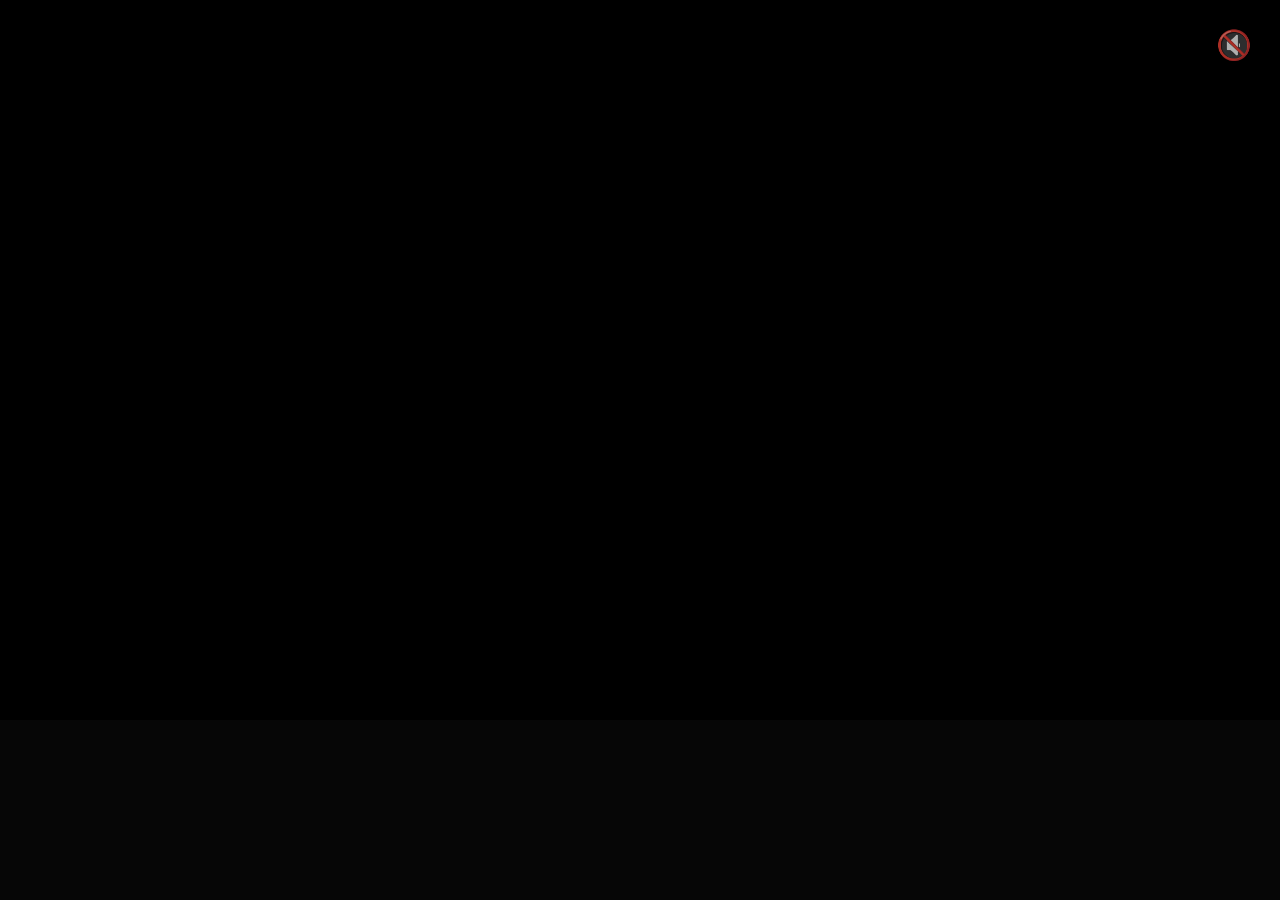
==== index.html @ 5326ec35 "Update index.html" ====
<!DOCTYPE html>
<html lang="en">
<head>
  <meta charset="UTF-8">
  <meta name="viewport" content="width=device-width, initial-scale=1.0, maximum-scale=1.0, user-scalable=no">
  <title>Rhino House Media</title>
  <link rel="stylesheet" href="style.css">
</head>
<body>

  <div class="video-wrapper">
    <video
      id="main-video"
      src="verticalweb.mp4"
      autoplay
      muted
      playsinline
      preload="auto"
    ></video>
  </div>

  <div id="click-layer"></div>

  <script src="script.js"></script>
</body>
</html>
---- style.css ----
*, *::before, *::after {
  margin: 0;
  padding: 0;
  box-sizing: border-box;
}

:root {
  --gold: #C8860A;
  --amber: #E8A020;
  --deep: #060606;
  --white: #F0EDE8;
  --ash: rgba(240,237,232,0.45);
}

html, body {
  width: 100%;
  background: var(--deep);
  color: var(--white);
  font-family: 'Helvetica Neue', Helvetica, Arial, sans-serif;
  overflow-x: hidden;
  -webkit-tap-highlight-color: transparent;
}

.video-wrapper {
  width: 100%;
  background: #000;
  display: flex;
  align-items: center;
  justify-content: center;
}

.video-wrapper video {
  width: 100%;
  aspect-ratio: 16 / 9;
  display: block;
  object-fit: contain;
  background: #000;
}

@media (max-width: 768px) {
  .video-wrapper {
    height: 100vh;
    height: 100dvh;
  }

  .video-wrapper video {
    width: 100%;
    height: 100%;
    aspect-ratio: unset;
    object-fit: cover;
    transform: scale(0.60);
    transform-origin: center center;
  }
}

#click-layer {
  position: fixed;
  inset: 0;
  z-index: 10;
  cursor: pointer;
  pointer-events: none;
  background: transparent;
}

#click-layer.active {
  pointer-events: all;
}

#downloads-section {
  width: 100%;
  background: var(--deep);
  padding: 56px 24px 80px;
  display: flex;
  justify-content: center;
}

#downloads-inner {
  width: 100%;
  max-width: 560px;
  opacity: 0;
  transform: translateY(20px);
  animation: riseIn 1s ease 0.3s forwards;
}

@keyframes riseIn {
  to {
    opacity: 1;
    transform: translateY(0);
  }
}

.downloads-label {
  font-size: 0.65rem;
  letter-spacing: 0.4em;
  color: var(--amber);
  margin-bottom: 12px;
  text-transform: uppercase;
}

.downloads-title {
  font-size: 2.8rem;
  font-weight: 700;
  letter-spacing: 0.06em;
  line-height: 1;
  margin-bottom: 48px;
  text-transform: uppercase;
}

.download-list {
  display: flex;
  flex-direction: column;
  gap: 1px;
  background: rgba(200,134,10,0.12);
  border: 1px solid rgba(200,134,10,0.12);
  margin-bottom: 48px;
}

.download-item {
  display: flex;
  align-items: center;
  justify-content: space-between;
  gap: 16px;
  background: var(--deep);
  padding: 24px 20px;
  transition: background 0.3s ease;
}

.download-item:active {
  background: rgba(200,134,10,0.05);
}

.download-info {
  display: flex;
  flex-direction: column;
  gap: 4px;
}

.download-name {
  font-size: 0.9rem;
  font-weight: 600;
  letter-spacing: 0.06em;
  text-transform: uppercase;
  color: var(--white);
}

.download-desc {
  font-size: 0.75rem;
  font-weight: 300;
  color: var(--ash);
  letter-spacing: 0.02em;
}

.download-btn {
  flex-shrink: 0;
  font-size: 0.65rem;
  font-weight: 600;
  letter-spacing: 0.2em;
  text-transform: uppercase;
  color: var(--deep);
  background: var(--amber);
  padding: 10px 18px;
  text-decoration: none;
  transition: background 0.3s ease;
  white-space: nowrap;
}

.download-btn:active {
  background: var(--white);
}

.contact-line {
  font-size: 0.75rem;
  font-weight: 300;
  letter-spacing: 0.08em;
  color: var(--ash);
  text-align: center;
}

.contact-line a {
  color: var(--amber);
  text-decoration: none;
}
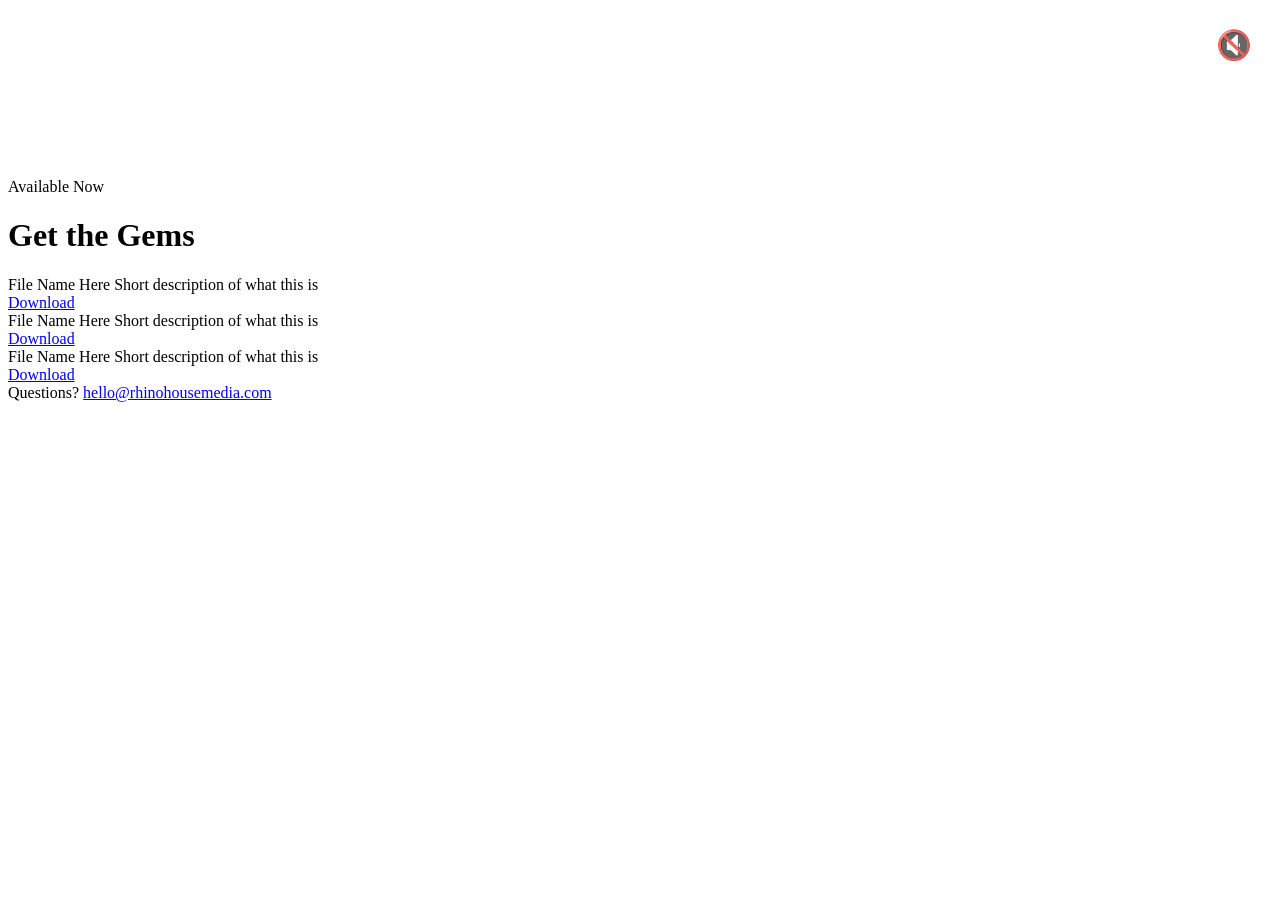
==== commit 8816dd60: "Update index.html" ====
--- a/index.html
+++ b/index.html
@@ -11,7 +11,7 @@
   <div class="video-wrapper">
     <video
       id="main-video"
-      src="verticalweb.mp4"
+      src="verticalweb2.mp4"
       autoplay
       muted
       playsinline
@@ -19,7 +19,42 @@
     ></video>
   </div>
 
-  <div id="click-layer"></div>
+  <div id="downloads-section">
+    <div id="downloads-inner">
+      <p class="downloads-label">Available Now</p>
+      <h1 class="downloads-title">Get the Gems</h1>
+
+      <div class="download-list">
+        <div class="download-item">
+          <div class="download-info">
+            <span class="download-name">File Name Here</span>
+            <span class="download-desc">Short description of what this is</span>
+          </div>
+          <a href="#" class="download-btn">Download</a>
+        </div>
+
+        <div class="download-item">
+          <div class="download-info">
+            <span class="download-name">File Name Here</span>
+            <span class="download-desc">Short description of what this is</span>
+          </div>
+          <a href="#" class="download-btn">Download</a>
+        </div>
+
+        <div class="download-item">
+          <div class="download-info">
+            <span class="download-name">File Name Here</span>
+            <span class="download-desc">Short description of what this is</span>
+          </div>
+          <a href="#" class="download-btn">Download</a>
+        </div>
+      </div>
+
+      <div class="contact-line">
+        Questions? <a href="mailto:hello@rhinohousemedia.com">hello@rhinohousemedia.com</a>
+      </div>
+    </div>
+  </div>
 
   <script src="script.js"></script>
 </body>
--- a/style.css
+++ b/style.css
@@ -1,182 +1,60 @@
-*, *::before, *::after {
-  margin: 0;
-  padding: 0;
-  box-sizing: border-box;
-}
+const video = document.getElementById('main-video');
+const clickLayer = document.getElementById('click-layer');
 
-:root {
-  --gold: #C8860A;
-  --amber: #E8A020;
-  --deep: #060606;
-  --white: #F0EDE8;
-  --ash: rgba(240,237,232,0.45);
-}
+video.play().catch(() => {});
 
-html, body {
-  width: 100%;
-  background: var(--deep);
-  color: var(--white);
-  font-family: 'Helvetica Neue', Helvetica, Arial, sans-serif;
-  overflow-x: hidden;
-  -webkit-tap-highlight-color: transparent;
-}
+// Unmute button — visible for first 5 seconds
+const unmuteBtn = document.createElement('div');
+unmuteBtn.id = 'unmute-btn';
+unmuteBtn.innerHTML = '🔇';
+unmuteBtn.style.cssText = `
+  position: fixed;
+  top: 20px;
+  right: 20px;
+  z-index: 20;
+  color: rgba(255,255,255,0.8);
+  font-size: 1.8rem;
+  cursor: pointer;
+  padding: 8px;
+  opacity: 1;
+  transition: opacity 0.6s ease;
+`;
+document.body.appendChild(unmuteBtn);
 
-.video-wrapper {
-  width: 100%;
-  background: #000;
-  display: flex;
-  align-items: center;
-  justify-content: center;
-}
+// Fade out unmute button after 5 seconds
+setTimeout(() => {
+  unmuteBtn.style.opacity = '0';
+  setTimeout(() => unmuteBtn.remove(), 600);
+}, 5000);
 
-.video-wrapper video {
-  width: 100%;
-  aspect-ratio: 16 / 9;
-  display: block;
-  object-fit: contain;
-  background: #000;
-}
+unmuteBtn.addEventListener('click', () => {
+  video.muted = false;
+  video.play();
+  unmuteBtn.innerHTML = '🔊';
+  setTimeout(() => {
+    unmuteBtn.style.opacity = '0';
+    setTimeout(() => unmuteBtn.remove(), 600);
+  }, 1500);
+});
 
-@media (max-width: 768px) {
-  .video-wrapper {
-    height: 100vh;
-    height: 100dvh;
+// Activate click layer at 4.5 seconds
+let activated = false;
+video.addEventListener('timeupdate', () => {
+  if (!activated && video.currentTime >= 4.5) {
+    activated = true;
+    clickLayer.classList.add('active');
   }
+});
 
-  .video-wrapper video {
-    width: 100%;
-    height: 100%;
-    aspect-ratio: unset;
-    object-fit: cover;
-    transform: scale(0.60);
-    transform-origin: center center;
+// Click goes to downloads page
+clickLayer.addEventListener('click', () => {
+  window.location.href = 'downloads.html';
+});
+
+// Fallback
+setTimeout(() => {
+  if (!activated) {
+    activated = true;
+    clickLayer.classList.add('active');
   }
-}
-
-#click-layer {
-  position: fixed;
-  inset: 0;
-  z-index: 10;
-  cursor: pointer;
-  pointer-events: none;
-  background: transparent;
-}
-
-#click-layer.active {
-  pointer-events: all;
-}
-
-#downloads-section {
-  width: 100%;
-  background: var(--deep);
-  padding: 56px 24px 80px;
-  display: flex;
-  justify-content: center;
-}
-
-#downloads-inner {
-  width: 100%;
-  max-width: 560px;
-  opacity: 0;
-  transform: translateY(20px);
-  animation: riseIn 1s ease 0.3s forwards;
-}
-
-@keyframes riseIn {
-  to {
-    opacity: 1;
-    transform: translateY(0);
-  }
-}
-
-.downloads-label {
-  font-size: 0.65rem;
-  letter-spacing: 0.4em;
-  color: var(--amber);
-  margin-bottom: 12px;
-  text-transform: uppercase;
-}
-
-.downloads-title {
-  font-size: 2.8rem;
-  font-weight: 700;
-  letter-spacing: 0.06em;
-  line-height: 1;
-  margin-bottom: 48px;
-  text-transform: uppercase;
-}
-
-.download-list {
-  display: flex;
-  flex-direction: column;
-  gap: 1px;
-  background: rgba(200,134,10,0.12);
-  border: 1px solid rgba(200,134,10,0.12);
-  margin-bottom: 48px;
-}
-
-.download-item {
-  display: flex;
-  align-items: center;
-  justify-content: space-between;
-  gap: 16px;
-  background: var(--deep);
-  padding: 24px 20px;
-  transition: background 0.3s ease;
-}
-
-.download-item:active {
-  background: rgba(200,134,10,0.05);
-}
-
-.download-info {
-  display: flex;
-  flex-direction: column;
-  gap: 4px;
-}
-
-.download-name {
-  font-size: 0.9rem;
-  font-weight: 600;
-  letter-spacing: 0.06em;
-  text-transform: uppercase;
-  color: var(--white);
-}
-
-.download-desc {
-  font-size: 0.75rem;
-  font-weight: 300;
-  color: var(--ash);
-  letter-spacing: 0.02em;
-}
-
-.download-btn {
-  flex-shrink: 0;
-  font-size: 0.65rem;
-  font-weight: 600;
-  letter-spacing: 0.2em;
-  text-transform: uppercase;
-  color: var(--deep);
-  background: var(--amber);
-  padding: 10px 18px;
-  text-decoration: none;
-  transition: background 0.3s ease;
-  white-space: nowrap;
-}
-
-.download-btn:active {
-  background: var(--white);
-}
-
-.contact-line {
-  font-size: 0.75rem;
-  font-weight: 300;
-  letter-spacing: 0.08em;
-  color: var(--ash);
-  text-align: center;
-}
-
-.contact-line a {
-  color: var(--amber);
-  text-decoration: none;
-}
+}, 5500);
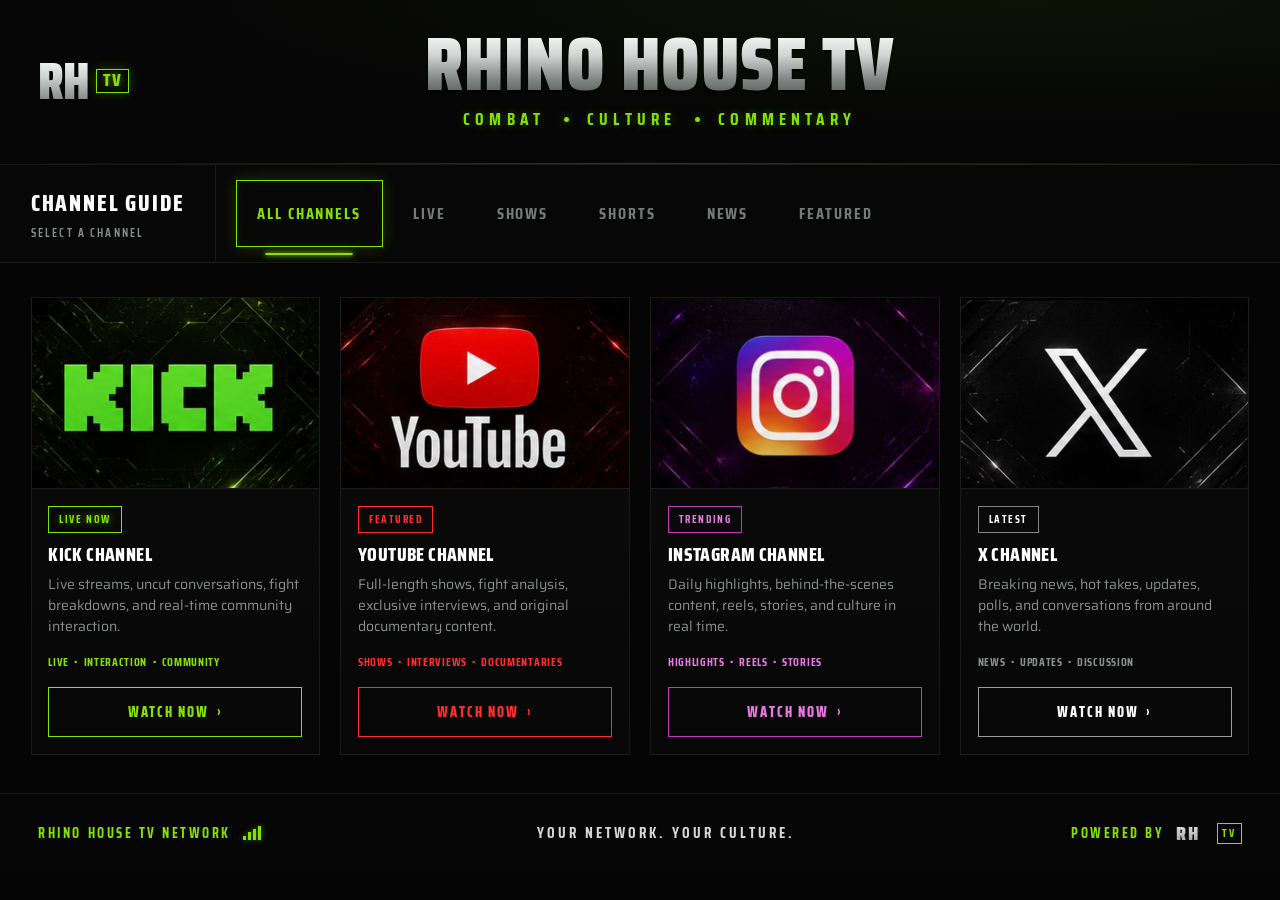
==== commit 05b68364: "Add files via upload" ====
--- a/index.html
+++ b/index.html
@@ -1,61 +1,356 @@
 <!DOCTYPE html>
 <html lang="en">
 <head>
-  <meta charset="UTF-8">
-  <meta name="viewport" content="width=device-width, initial-scale=1.0, maximum-scale=1.0, user-scalable=no">
-  <title>Rhino House Media</title>
-  <link rel="stylesheet" href="style.css">
+<meta charset="UTF-8">
+<meta name="viewport" content="width=device-width, initial-scale=1.0">
+<title>Rhino House TV — Channel Guide</title>
+<style>
+@import url('https://fonts.googleapis.com/css2?family=Saira+Condensed:wght@500;600;700;800;900&family=Saira:wght@400;500;600&display=swap');
+
+:root{
+  --black:#050505;
+  --line:rgba(255,255,255,.07);
+  --steel:#d4d8d6;
+  --dim:#8a8f8c;
+  --green:#86e000;
+  --green-glow:rgba(134,224,0,.55);
+  --yt:#ff2d2d;
+  --ig:#c537c0;
+  --display:'Saira Condensed',sans-serif;
+  --body:'Saira',sans-serif;
+}
+*{margin:0;padding:0;box-sizing:border-box}
+html{scroll-behavior:smooth}
+body{background:var(--black);color:var(--steel);font-family:var(--body);
+  -webkit-font-smoothing:antialiased;overflow-x:hidden}
+
+/* ===================== INTRO VIDEO COLD OPEN ===================== */
+#intro{position:fixed;inset:0;z-index:100;background:#000;
+  display:flex;align-items:center;justify-content:center;overflow:hidden;
+  transition:opacity .8s ease,visibility .8s ease}
+#intro.done{opacity:0;visibility:hidden;pointer-events:none}
+#intro video{width:100%;height:100%;object-fit:cover;background:#000;
+  opacity:0;transition:opacity .5s ease}
+#intro video.ready{opacity:1}
+#vid-desktop{display:block}
+#vid-mobile{display:none}
+@media (max-width:760px){
+  #vid-desktop{display:none}
+  #vid-mobile{display:block}
+}
+.skip{position:absolute;bottom:26px;right:26px;z-index:2;
+  font-family:var(--display);font-weight:700;letter-spacing:.22em;font-size:12px;
+  text-transform:uppercase;color:var(--steel);background:rgba(0,0,0,.45);
+  border:1px solid var(--line);padding:9px 16px;cursor:pointer;
+  display:flex;align-items:center;gap:8px;transition:border-color .25s,color .25s}
+.skip:hover{border-color:var(--green-glow);color:var(--green)}
+.skip .arr{color:var(--green)}
+
+/* ===================== HEADER ===================== */
+.site{opacity:0;transition:opacity .9s ease .1s}
+.site.in{opacity:1}
+
+.header{position:relative;padding:clamp(18px,2.4vw,30px) clamp(20px,3vw,44px) clamp(20px,2.6vw,32px);
+  border-bottom:1px solid var(--line);overflow:hidden;
+  background:
+    radial-gradient(120% 140% at 80% 0,rgba(134,224,0,.06),transparent 55%),
+    #060606;}
+.header::after{content:"";position:absolute;left:0;right:0;bottom:0;height:1px;
+  background:linear-gradient(90deg,transparent,var(--green-glow),transparent);opacity:.5}
+.header-inner{display:flex;align-items:center;gap:clamp(16px,3vw,40px);
+  max-width:1680px;margin:0 auto;position:relative;z-index:2}
+.rh-badge{font-family:var(--display);font-weight:900;flex:none;display:flex;align-items:center;gap:7px;line-height:1}
+.rh-badge .rh{font-size:clamp(34px,4vw,56px);
+  background:linear-gradient(180deg,#fff,#cfd3d1 40%,#6f7472 100%);
+  -webkit-background-clip:text;background-clip:text;color:transparent;letter-spacing:-.02em}
+.rh-badge .tv{font-size:clamp(13px,1.4vw,18px);font-weight:800;color:var(--green);
+  border:1.5px solid var(--green);padding:2px 6px;letter-spacing:.05em;
+  box-shadow:0 0 12px rgba(134,224,0,.25);text-shadow:0 0 8px var(--green-glow)}
+.title-block{flex:1;text-align:center}
+.wordmark{font-family:var(--display);font-weight:900;text-transform:uppercase;
+  font-size:clamp(30px,6vw,76px);line-height:.9;letter-spacing:.01em;
+  background:linear-gradient(180deg,#fff 0%,#d2d6d4 36%,#838886 72%,#525654 100%);
+  -webkit-background-clip:text;background-clip:text;color:transparent;
+  filter:drop-shadow(0 2px 1px rgba(0,0,0,.6))}
+.subline{font-family:var(--display);font-weight:700;text-transform:uppercase;
+  letter-spacing:.3em;font-size:clamp(10px,1.5vw,17px);color:var(--green);
+  margin-top:8px;display:flex;flex-wrap:wrap;justify-content:center;align-items:center;gap:.5em 1.1em;
+  text-shadow:0 0 10px rgba(134,224,0,.3)}
+.subline .dot{width:5px;height:5px;border-radius:50%;background:var(--green);box-shadow:0 0 8px var(--green-glow)}
+.spacer{flex:none;width:clamp(34px,4vw,56px)}
+@media (max-width:760px){
+  .header-inner{flex-direction:column;gap:14px}
+  .spacer{display:none}
+}
+
+/* ===================== GUIDE BAR ===================== */
+.guidebar{display:flex;align-items:stretch;border-bottom:1px solid var(--line);
+  background:#070707;overflow-x:auto;-ms-overflow-style:none;scrollbar-width:none}
+.guidebar::-webkit-scrollbar{display:none}
+.guide-label{flex:none;padding:clamp(14px,1.6vw,20px) clamp(20px,2.4vw,38px);border-right:1px solid var(--line)}
+.guide-label .g1{font-family:var(--display);font-weight:800;text-transform:uppercase;
+  letter-spacing:.08em;font-size:clamp(15px,1.9vw,23px);color:#fff}
+.guide-label .g2{font-family:var(--display);font-weight:600;text-transform:uppercase;
+  letter-spacing:.18em;font-size:clamp(9px,1.1vw,12px);color:var(--dim);margin-top:2px}
+.tabs{display:flex;align-items:center;gap:clamp(4px,1.4vw,10px);padding:0 clamp(10px,1.5vw,20px);flex:1}
+.tab{position:relative;font-family:var(--display);font-weight:700;text-transform:uppercase;
+  letter-spacing:.12em;font-size:clamp(12px,1.3vw,16px);color:var(--dim);
+  padding:clamp(14px,1.6vw,20px) clamp(12px,1.6vw,24px);white-space:nowrap;
+  background:none;border:none;cursor:default}
+.tab.active{color:var(--green);border:1.5px solid var(--green);
+  box-shadow:0 0 16px rgba(134,224,0,.2),inset 0 0 14px rgba(134,224,0,.06);margin:8px 0}
+.tab.active::after{content:"";position:absolute;left:50%;bottom:-9px;transform:translateX(-50%);
+  width:60%;height:2px;background:var(--green);box-shadow:0 0 12px var(--green-glow),0 0 4px var(--green)}
+.tab:not(.active){opacity:.85}
+
+/* ===================== CHANNEL GRID ===================== */
+.grid{max-width:1680px;margin:0 auto;
+  padding:clamp(20px,2.6vw,40px) clamp(16px,2.4vw,40px) clamp(28px,3vw,48px);
+  display:grid;grid-template-columns:repeat(4,1fr);gap:clamp(14px,1.6vw,26px)}
+@media (max-width:1100px){.grid{grid-template-columns:repeat(2,1fr)}}
+@media (max-width:620px){.grid{grid-template-columns:1fr}}
+
+.card{position:relative;background:linear-gradient(180deg,#0c0c0c,#070707);
+  border:1px solid var(--line);display:flex;flex-direction:column;
+  transition:transform .3s cubic-bezier(.2,.8,.2,1),border-color .3s,box-shadow .3s}
+.card:hover{transform:translateY(-6px)}
+.card.kick:hover{border-color:rgba(134,224,0,.45);box-shadow:0 18px 40px -16px rgba(134,224,0,.4)}
+.card.yt:hover{border-color:rgba(255,45,45,.45);box-shadow:0 18px 40px -16px rgba(255,45,45,.4)}
+.card.ig:hover{border-color:rgba(197,55,192,.5);box-shadow:0 18px 40px -16px rgba(197,55,192,.45)}
+.card.x:hover{border-color:rgba(255,255,255,.4);box-shadow:0 18px 40px -16px rgba(255,255,255,.3)}
+
+.art{position:relative;aspect-ratio:3/2;overflow:hidden;border-bottom:1px solid var(--line)}
+.art img{width:100%;height:100%;object-fit:cover;display:block;
+  transition:transform .5s cubic-bezier(.2,.8,.2,1)}
+.card:hover .art img{transform:scale(1.05)}
+
+.body{padding:clamp(14px,1.3vw,20px);display:flex;flex-direction:column;flex:1}
+.pill{align-self:flex-start;font-family:var(--display);font-weight:700;text-transform:uppercase;
+  letter-spacing:.14em;font-size:11px;padding:4px 10px;border:1px solid;margin-bottom:12px}
+.kick .pill{color:var(--green);border-color:var(--green);text-shadow:0 0 8px var(--green-glow)}
+.yt   .pill{color:var(--yt);border-color:var(--yt)}
+.ig   .pill{color:#e879e3;border-color:var(--ig)}
+.x    .pill{color:#fff;border-color:rgba(255,255,255,.5)}
+
+.ch-name{font-family:var(--display);font-weight:800;text-transform:uppercase;
+  letter-spacing:.02em;font-size:clamp(18px,1.5vw,23px);color:#fff;line-height:1;margin-bottom:10px}
+.ch-desc{font-size:14px;line-height:1.5;color:var(--dim);margin-bottom:16px;flex:1}
+.tagrow{font-family:var(--display);font-weight:700;text-transform:uppercase;letter-spacing:.06em;
+  font-size:11.5px;margin-bottom:16px}
+.kick .tagrow{color:var(--green)} .yt .tagrow{color:var(--yt)}
+.ig .tagrow{color:#e879e3} .x .tagrow{color:var(--dim)}
+
+.watch{display:flex;align-items:center;justify-content:center;gap:8px;
+  font-family:var(--display);font-weight:800;text-transform:uppercase;letter-spacing:.14em;
+  font-size:14px;padding:13px;border:1.5px solid;text-decoration:none;
+  transition:background .25s,color .25s,box-shadow .25s}
+.kick .watch{color:var(--green);border-color:var(--green)}
+.kick .watch:hover{background:var(--green);color:#0a0a0a;box-shadow:0 0 22px rgba(134,224,0,.45)}
+.yt .watch{color:var(--yt);border-color:var(--yt)}
+.yt .watch:hover{background:var(--yt);color:#fff;box-shadow:0 0 22px rgba(255,45,45,.45)}
+.ig .watch{color:#e879e3;border-color:var(--ig)}
+.ig .watch:hover{background:var(--ig);color:#fff;box-shadow:0 0 22px rgba(197,55,192,.5)}
+.x .watch{color:#fff;border-color:rgba(255,255,255,.6)}
+.x .watch:hover{background:#fff;color:#0a0a0a;box-shadow:0 0 22px rgba(255,255,255,.3)}
+
+/* ===================== FOOTER ===================== */
+.footer{position:relative;border-top:1px solid var(--line);background:#060606;
+  padding:clamp(16px,1.8vw,24px) clamp(20px,3vw,44px);
+  display:flex;align-items:center;justify-content:space-between;gap:16px;flex-wrap:wrap}
+.f-left,.f-right{font-family:var(--display);font-weight:700;text-transform:uppercase;
+  letter-spacing:.18em;font-size:clamp(11px,1.2vw,14px);color:var(--green);
+  display:flex;align-items:center;gap:12px}
+.f-center{font-family:var(--display);font-weight:700;text-transform:uppercase;
+  letter-spacing:.2em;font-size:clamp(11px,1.2vw,15px);color:var(--steel);flex:1;text-align:center;min-width:200px}
+.bars{display:flex;align-items:flex-end;gap:2px;height:14px}
+.bars span{width:3px;background:var(--green);box-shadow:0 0 6px var(--green-glow)}
+.bars span:nth-child(1){height:30%}.bars span:nth-child(2){height:55%}
+.bars span:nth-child(3){height:78%}.bars span:nth-child(4){height:100%}
+.f-right .rh{font-size:20px;background:linear-gradient(180deg,#fff,#888);
+  -webkit-background-clip:text;background-clip:text;color:transparent;font-weight:900}
+.f-right .tv{font-size:11px;color:var(--green);border:1px solid var(--green);padding:1px 4px;margin-left:4px}
+@media (max-width:680px){.footer{justify-content:center;text-align:center}.f-center{order:3}}
+
+@media (prefers-reduced-motion:reduce){*{animation:none!important;transition:none!important}}
+</style>
 </head>
 <body>
 
-  <div class="video-wrapper">
-    <video
-      id="main-video"
-      src="verticalweb2.mp4"
-      autoplay
-      muted
-      playsinline
-      preload="auto"
-    ></video>
-  </div>
-
-  <div id="downloads-section">
-    <div id="downloads-inner">
-      <p class="downloads-label">Available Now</p>
-      <h1 class="downloads-title">Get the Gems</h1>
-
-      <div class="download-list">
-        <div class="download-item">
-          <div class="download-info">
-            <span class="download-name">File Name Here</span>
-            <span class="download-desc">Short description of what this is</span>
-          </div>
-          <a href="#" class="download-btn">Download</a>
-        </div>
-
-        <div class="download-item">
-          <div class="download-info">
-            <span class="download-name">File Name Here</span>
-            <span class="download-desc">Short description of what this is</span>
-          </div>
-          <a href="#" class="download-btn">Download</a>
-        </div>
-
-        <div class="download-item">
-          <div class="download-info">
-            <span class="download-name">File Name Here</span>
-            <span class="download-desc">Short description of what this is</span>
-          </div>
-          <a href="#" class="download-btn">Download</a>
-        </div>
-      </div>
-
-      <div class="contact-line">
-        Questions? <a href="mailto:hello@rhinohousemedia.com">hello@rhinohousemedia.com</a>
-      </div>
+<!-- ===== INTRO COLD OPEN ===== -->
+<div id="intro">
+  <video id="vid-desktop" muted playsinline autoplay preload="auto">
+    <source src="intro-desktop.mp4" type="video/mp4">
+  </video>
+  <video id="vid-mobile" muted playsinline autoplay preload="auto">
+    <source src="intro-mobile.mp4" type="video/mp4">
+  </video>
+  <button class="skip" id="skip">Enter <span class="arr">&rsaquo;</span></button>
+</div>
+
+<!-- ===== SITE ===== -->
+<div class="site" id="site">
+
+  <header class="header">
+    <div class="header-inner">
+      <div class="rh-badge"><span class="rh">RH</span><span class="tv">TV</span></div>
+      <div class="title-block">
+        <h1 class="wordmark">Rhino House TV</h1>
+        <div class="subline"><span>Combat</span><span class="dot"></span><span>Culture</span><span class="dot"></span><span>Commentary</span></div>
+      </div>
+      <div class="spacer"></div>
     </div>
-  </div>
-
-  <script src="script.js"></script>
+  </header>
+
+  <nav class="guidebar" aria-label="Channel guide">
+    <div class="guide-label">
+      <div class="g1">Channel Guide</div>
+      <div class="g2">Select a Channel</div>
+    </div>
+    <div class="tabs">
+      <button class="tab active">All Channels</button>
+      <button class="tab" tabindex="-1" aria-disabled="true">Live</button>
+      <button class="tab" tabindex="-1" aria-disabled="true">Shows</button>
+      <button class="tab" tabindex="-1" aria-disabled="true">Shorts</button>
+      <button class="tab" tabindex="-1" aria-disabled="true">News</button>
+      <button class="tab" tabindex="-1" aria-disabled="true">Featured</button>
+    </div>
+  </nav>
+
+  <main class="grid">
+
+    <article class="card kick">
+      <div class="art"><img src="kick.jpeg" alt="Kick channel"></div>
+      <div class="body">
+        <span class="pill">Live Now</span>
+        <h2 class="ch-name">Kick Channel</h2>
+        <p class="ch-desc">Live streams, uncut conversations, fight breakdowns, and real-time community interaction.</p>
+        <div class="tagrow">Live &nbsp;•&nbsp; Interaction &nbsp;•&nbsp; Community</div>
+        <a class="watch" href="https://kick.com/rhinohousetv" target="_blank" rel="noopener">Watch Now <span class="arr">&rsaquo;</span></a>
+      </div>
+    </article>
+
+    <article class="card yt">
+      <div class="art"><img src="youtube.jpeg" alt="YouTube channel"></div>
+      <div class="body">
+        <span class="pill">Featured</span>
+        <h2 class="ch-name">YouTube Channel</h2>
+        <p class="ch-desc">Full-length shows, fight analysis, exclusive interviews, and original documentary content.</p>
+        <div class="tagrow">Shows &nbsp;•&nbsp; Interviews &nbsp;•&nbsp; Documentaries</div>
+        <a class="watch" href="https://youtube.com/@rhinohousetv" target="_blank" rel="noopener">Watch Now <span class="arr">&rsaquo;</span></a>
+      </div>
+    </article>
+
+    <article class="card ig">
+      <div class="art"><img src="instagram.jpeg" alt="Instagram channel"></div>
+      <div class="body">
+        <span class="pill">Trending</span>
+        <h2 class="ch-name">Instagram Channel</h2>
+        <p class="ch-desc">Daily highlights, behind-the-scenes content, reels, stories, and culture in real time.</p>
+        <div class="tagrow">Highlights &nbsp;•&nbsp; Reels &nbsp;•&nbsp; Stories</div>
+        <a class="watch" href="https://www.instagram.com/rhinohousetv" target="_blank" rel="noopener">Watch Now <span class="arr">&rsaquo;</span></a>
+      </div>
+    </article>
+
+    <article class="card x">
+      <div class="art"><img src="x.jpeg" alt="X channel"></div>
+      <div class="body">
+        <span class="pill">Latest</span>
+        <h2 class="ch-name">X Channel</h2>
+        <p class="ch-desc">Breaking news, hot takes, updates, polls, and conversations from around the world.</p>
+        <div class="tagrow">News &nbsp;•&nbsp; Updates &nbsp;•&nbsp; Discussion</div>
+        <a class="watch" href="https://x.com/rhinohouse_tv" target="_blank" rel="noopener">Watch Now <span class="arr">&rsaquo;</span></a>
+      </div>
+    </article>
+
+  </main>
+
+  <footer class="footer">
+    <div class="f-left">Rhino House TV Network <span class="bars"><span></span><span></span><span></span><span></span></span></div>
+    <div class="f-center">Your Network. Your Culture.</div>
+    <div class="f-right">Powered By <span class="rh">RH</span><span class="tv">TV</span></div>
+  </footer>
+
+</div>
+
+<script>
+(function(){
+  var intro = document.getElementById('intro');
+  var site  = document.getElementById('site');
+  var skip  = document.getElementById('skip');
+
+  var isMobile = window.matchMedia('(max-width:760px)').matches;
+  var vid = document.getElementById(isMobile ? 'vid-mobile' : 'vid-desktop');
+
+  // Known durations (seconds) used ONLY as a fallback if the browser
+  // can't report the real metadata duration: desktop 8s, mobile 5s.
+  var FALLBACK = isMobile ? 5 : 8;
+  var BUFFER   = 0.3;   // small pad so the reveal doesn't clip the final frame
+  var revealed = false;
+  var timer = null;
+
+  function reveal(){
+    if(revealed) return;
+    revealed = true;
+    if(timer){ clearTimeout(timer); }
+    intro.classList.add('done');
+    site.classList.add('in');
+    window.scrollTo({top:0, behavior:'smooth'});
+  }
+
+  // Arm the duration-based timer. Prefer the video's real reported duration;
+  // fall back to the known length if metadata is unavailable.
+  function armTimer(){
+    var secs = FALLBACK;
+    if(vid && isFinite(vid.duration) && vid.duration > 0){
+      secs = vid.duration;
+    }
+    if(timer){ clearTimeout(timer); }
+    timer = setTimeout(reveal, (secs + BUFFER) * 1000);
+  }
+
+  if(vid){
+    var started = false;  // did the video actually begin painting frames?
+
+    // Fade the video in once its first frame can paint (no empty-box flash).
+    vid.addEventListener('loadeddata', function(){ started = true; vid.classList.add('ready'); });
+    vid.addEventListener('playing',   function(){ started = true; });
+
+    // 1) Natural completion — fastest, most accurate when it fires.
+    vid.addEventListener('ended', reveal);
+    // 2) Once real duration is known, set a deterministic reveal timer.
+    vid.addEventListener('loadedmetadata', armTimer);
+
+    // 3) Failure handling. A missing/broken source often does NOT fire an
+    //    error on the <video> element (networkState becomes NO_SOURCE silently),
+    //    so we listen on the <source> child too, and inspect networkState.
+    vid.addEventListener('error', function(){ reveal(); });
+    var src = vid.querySelector('source');
+    if(src){ src.addEventListener('error', function(){ reveal(); }); }
+
+    // Attempt autoplay (muted). If blocked, the skip button + timer still cover it.
+    var p = vid.play && vid.play();
+    if(p && p.catch){ p.catch(function(){ armTimer(); }); }
+
+    // If metadata is already available (cached), arm immediately.
+    if(isFinite(vid.duration) && vid.duration > 0){ armTimer(); }
+
+    // Tight watchdog: if the video hasn't started within 2.5s (broken/missing
+    // file, NO_SOURCE), reveal the guide instead of holding on black.
+    setTimeout(function(){
+      if(!started && (vid.networkState === 3 || vid.readyState === 0)){ reveal(); }
+    }, 2500);
+  } else {
+    // No video element at all → reveal right away.
+    reveal();
+  }
+
+  // Manual override, always available.
+  skip.addEventListener('click', reveal);
+
+  // Absolute safety net: even if every signal above fails, never strand
+  // the visitor. Generous margin over the longest known clip.
+  setTimeout(reveal, (FALLBACK + 4) * 1000);
+})();
+</script>
 </body>
 </html>
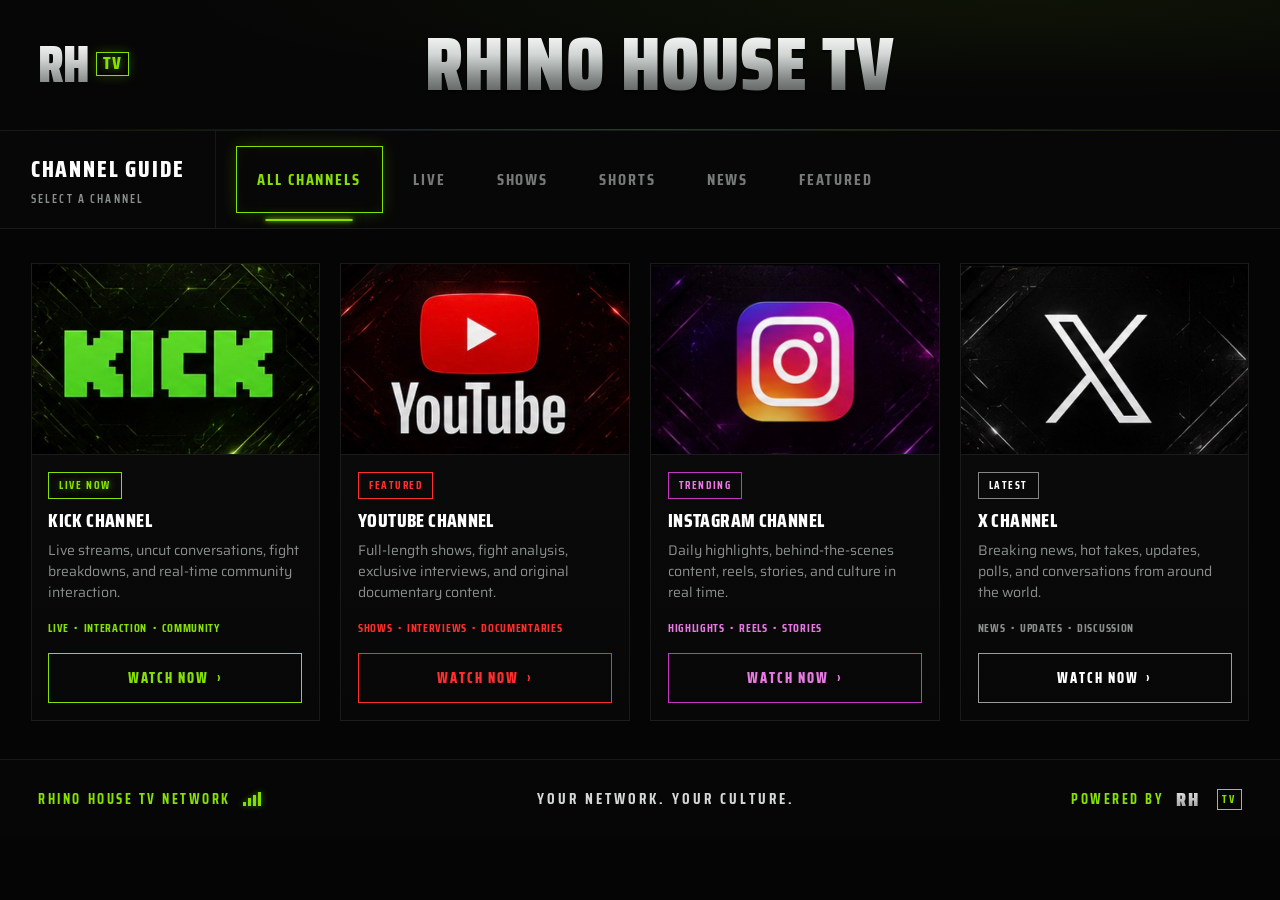
==== commit 27124f42: "Add files via upload" ====
--- a/index.html
+++ b/index.html
@@ -72,11 +72,6 @@
   background:linear-gradient(180deg,#fff 0%,#d2d6d4 36%,#838886 72%,#525654 100%);
   -webkit-background-clip:text;background-clip:text;color:transparent;
   filter:drop-shadow(0 2px 1px rgba(0,0,0,.6))}
-.subline{font-family:var(--display);font-weight:700;text-transform:uppercase;
-  letter-spacing:.3em;font-size:clamp(10px,1.5vw,17px);color:var(--green);
-  margin-top:8px;display:flex;flex-wrap:wrap;justify-content:center;align-items:center;gap:.5em 1.1em;
-  text-shadow:0 0 10px rgba(134,224,0,.3)}
-.subline .dot{width:5px;height:5px;border-radius:50%;background:var(--green);box-shadow:0 0 8px var(--green-glow)}
 .spacer{flex:none;width:clamp(34px,4vw,56px)}
 @media (max-width:760px){
   .header-inner{flex-direction:column;gap:14px}
@@ -195,7 +190,6 @@
       <div class="rh-badge"><span class="rh">RH</span><span class="tv">TV</span></div>
       <div class="title-block">
         <h1 class="wordmark">Rhino House TV</h1>
-        <div class="subline"><span>Combat</span><span class="dot"></span><span>Culture</span><span class="dot"></span><span>Commentary</span></div>
       </div>
       <div class="spacer"></div>
     </div>
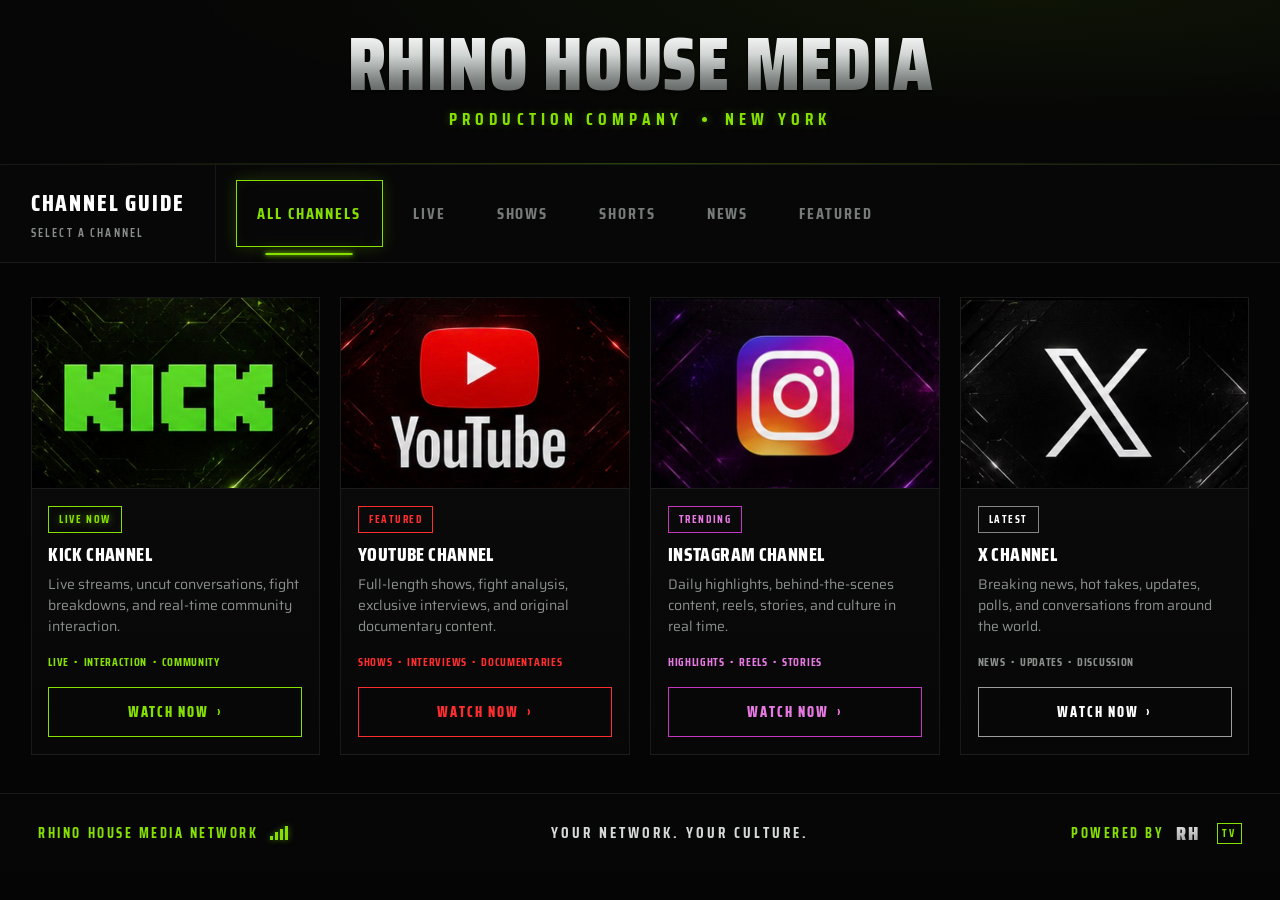
==== commit b583dd06: "Add files via upload" ====
--- a/index.html
+++ b/index.html
@@ -3,7 +3,50 @@
 <head>
 <meta charset="UTF-8">
 <meta name="viewport" content="width=device-width, initial-scale=1.0">
-<title>Rhino House TV — Channel Guide</title>
+<title>Rhino House Media | Production Company • New York</title>
+
+<meta name="description" content="Rhino House Media is a New York-based production company specializing in cinematic storytelling, combat sports content, and culture-driven media. Watch our latest work and connect with us across platforms.">
+<meta name="robots" content="index, follow">
+<link rel="canonical" href="https://www.rhinohousemedia.com/">
+
+<!-- Open Graph -->
+<meta property="og:type" content="website">
+<meta property="og:site_name" content="Rhino House Media">
+<meta property="og:title" content="Rhino House Media | Production Company • New York">
+<meta property="og:description" content="Rhino House Media is a New York-based production company specializing in cinematic storytelling, combat sports content, and culture-driven media.">
+<meta property="og:url" content="https://www.rhinohousemedia.com/">
+<meta property="og:image" content="https://www.rhinohousemedia.com/youtube.jpeg">
+<meta property="og:locale" content="en_US">
+
+<!-- Twitter / X Card -->
+<meta name="twitter:card" content="summary_large_image">
+<meta name="twitter:title" content="Rhino House Media | Production Company • New York">
+<meta name="twitter:description" content="Rhino House Media is a New York-based production company specializing in cinematic storytelling, combat sports content, and culture-driven media.">
+<meta name="twitter:image" content="https://www.rhinohousemedia.com/youtube.jpeg">
+<meta name="twitter:site" content="@rhinohouse_tv">
+
+<!-- JSON-LD Organization Schema -->
+<script type="application/ld+json">
+{
+  "@context": "https://schema.org",
+  "@type": "Organization",
+  "name": "Rhino House Media",
+  "url": "https://www.rhinohousemedia.com/",
+  "description": "Rhino House Media is a New York-based production company specializing in cinematic storytelling, combat sports content, and culture-driven media.",
+  "address": {
+    "@type": "PostalAddress",
+    "addressLocality": "New York",
+    "addressRegion": "NY",
+    "addressCountry": "US"
+  },
+  "sameAs": [
+    "https://youtube.com/@rhinohousetv",
+    "https://www.instagram.com/rhinohousetv",
+    "https://kick.com/rhinohousetv",
+    "https://x.com/rhinohouse_tv"
+  ]
+}
+</script>
 <style>
 @import url('https://fonts.googleapis.com/css2?family=Saira+Condensed:wght@500;600;700;800;900&family=Saira:wght@400;500;600&display=swap');
 
@@ -38,6 +81,7 @@
   #vid-desktop{display:none}
   #vid-mobile{display:block}
 }
+
 .skip{position:absolute;bottom:26px;right:26px;z-index:2;
   font-family:var(--display);font-weight:700;letter-spacing:.22em;font-size:12px;
   text-transform:uppercase;color:var(--steel);background:rgba(0,0,0,.45);
@@ -59,23 +103,19 @@
   background:linear-gradient(90deg,transparent,var(--green-glow),transparent);opacity:.5}
 .header-inner{display:flex;align-items:center;gap:clamp(16px,3vw,40px);
   max-width:1680px;margin:0 auto;position:relative;z-index:2}
-.rh-badge{font-family:var(--display);font-weight:900;flex:none;display:flex;align-items:center;gap:7px;line-height:1}
-.rh-badge .rh{font-size:clamp(34px,4vw,56px);
-  background:linear-gradient(180deg,#fff,#cfd3d1 40%,#6f7472 100%);
-  -webkit-background-clip:text;background-clip:text;color:transparent;letter-spacing:-.02em}
-.rh-badge .tv{font-size:clamp(13px,1.4vw,18px);font-weight:800;color:var(--green);
-  border:1.5px solid var(--green);padding:2px 6px;letter-spacing:.05em;
-  box-shadow:0 0 12px rgba(134,224,0,.25);text-shadow:0 0 8px var(--green-glow)}
 .title-block{flex:1;text-align:center}
 .wordmark{font-family:var(--display);font-weight:900;text-transform:uppercase;
   font-size:clamp(30px,6vw,76px);line-height:.9;letter-spacing:.01em;
   background:linear-gradient(180deg,#fff 0%,#d2d6d4 36%,#838886 72%,#525654 100%);
   -webkit-background-clip:text;background-clip:text;color:transparent;
   filter:drop-shadow(0 2px 1px rgba(0,0,0,.6))}
-.spacer{flex:none;width:clamp(34px,4vw,56px)}
+.subline{font-family:var(--display);font-weight:700;text-transform:uppercase;
+  letter-spacing:.3em;font-size:clamp(10px,1.5vw,17px);color:var(--green);
+  margin-top:8px;display:flex;flex-wrap:wrap;justify-content:center;align-items:center;gap:.5em 1.1em;
+  text-shadow:0 0 10px rgba(134,224,0,.3)}
+.subline .dot{width:5px;height:5px;border-radius:50%;background:var(--green);box-shadow:0 0 8px var(--green-glow)}
 @media (max-width:760px){
   .header-inner{flex-direction:column;gap:14px}
-  .spacer{display:none}
 }
 
 /* ===================== GUIDE BAR ===================== */
@@ -187,11 +227,10 @@
 
   <header class="header">
     <div class="header-inner">
-      <div class="rh-badge"><span class="rh">RH</span><span class="tv">TV</span></div>
       <div class="title-block">
-        <h1 class="wordmark">Rhino House TV</h1>
-      </div>
-      <div class="spacer"></div>
+        <h1 class="wordmark">Rhino House Media</h1>
+        <div class="subline"><span>Production Company</span><span class="dot"></span><span>New York</span></div>
+      </div>
     </div>
   </header>
 
@@ -259,7 +298,7 @@
   </main>
 
   <footer class="footer">
-    <div class="f-left">Rhino House TV Network <span class="bars"><span></span><span></span><span></span><span></span></span></div>
+    <div class="f-left">Rhino House Media Network <span class="bars"><span></span><span></span><span></span><span></span></span></div>
     <div class="f-center">Your Network. Your Culture.</div>
     <div class="f-right">Powered By <span class="rh">RH</span><span class="tv">TV</span></div>
   </footer>
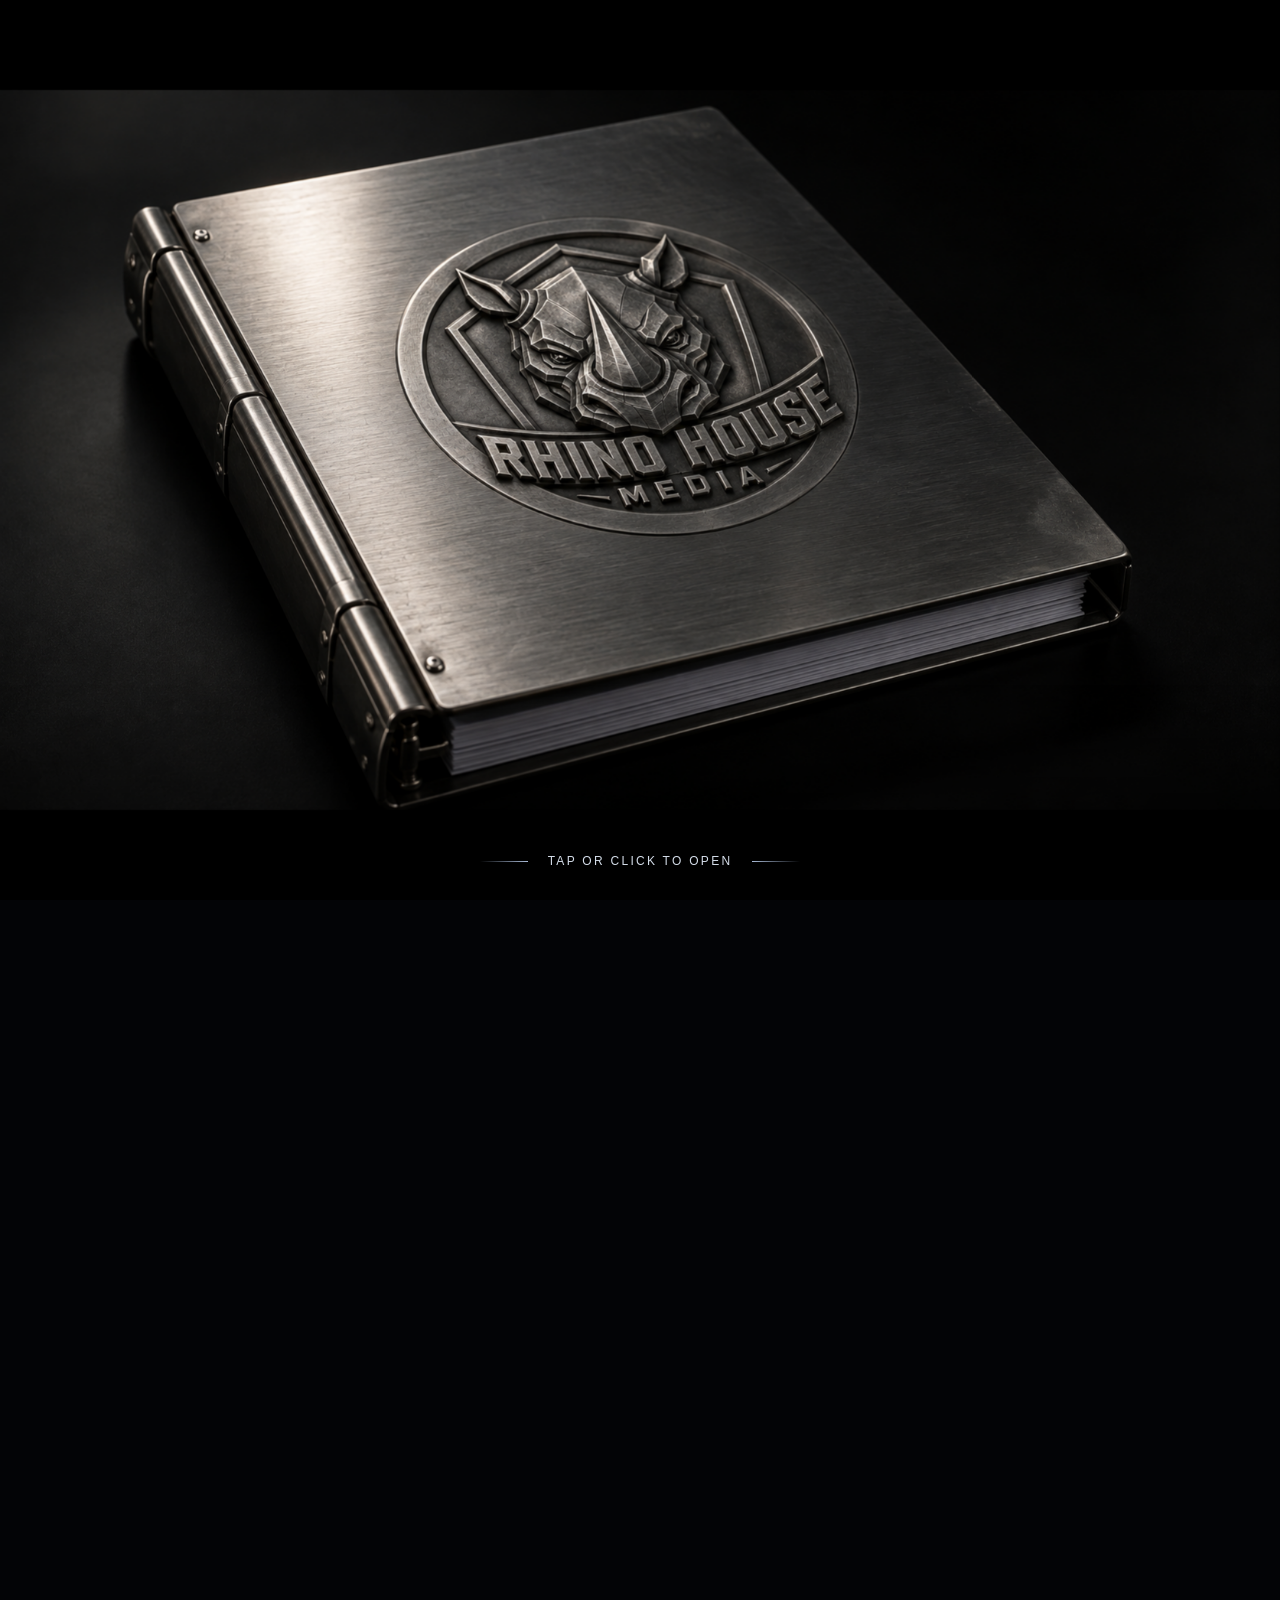
==== commit 0f0d60d5: "Add files via upload" ====
--- a/index.html
+++ b/index.html
@@ -1,389 +1,194 @@
-<!DOCTYPE html>
+<!doctype html>
 <html lang="en">
 <head>
-<meta charset="UTF-8">
-<meta name="viewport" content="width=device-width, initial-scale=1.0">
-<title>Rhino House Media | Production Company • New York</title>
+<meta charset="utf-8">
+<meta name="viewport" content="width=device-width, initial-scale=1, viewport-fit=cover">
+<title>Rhino House Media | Production Consultancy</title>
+<meta name="description" content="Rhino House Media is a creative production consultancy for independent filmmakers and independent film companies.">
+<meta name="theme-color" content="#030406">
+<link rel="icon" href="/media/rhino-emblem.jpeg">
+<link rel="shortcut icon" href="/media/rhino-emblem.jpeg">
+<meta property="og:type" content="website">
+<meta property="og:title" content="Rhino House Media | Production Consultancy">
+<meta property="og:description" content="Rhino House Media is a creative production consultancy for independent filmmakers and independent film companies.">
+<meta property="og:image" content="/media/rhino-emblem.jpeg">
+<meta name="twitter:card" content="summary_large_image">
+<link rel="preload" as="image" href="/media/binder-desktop.png" media="(min-width: 701px)">
+<link rel="preload" as="image" href="/media/binder-mobile.png" media="(max-width: 700px)">
+<link rel="stylesheet" href="/styles.css">
+</head>
+<body class="antialiased">
 
-<meta name="description" content="Rhino House Media is a New York-based production company specializing in cinematic storytelling, combat sports content, and culture-driven media. Watch our latest work and connect with us across platforms.">
-<meta name="robots" content="index, follow">
-<link rel="canonical" href="https://www.rhinohousemedia.com/">
+<main class="site">
 
-<!-- Open Graph -->
-<meta property="og:type" content="website">
-<meta property="og:site_name" content="Rhino House Media">
-<meta property="og:title" content="Rhino House Media | Production Company • New York">
-<meta property="og:description" content="Rhino House Media is a New York-based production company specializing in cinematic storytelling, combat sports content, and culture-driven media.">
-<meta property="og:url" content="https://www.rhinohousemedia.com/">
-<meta property="og:image" content="https://www.rhinohousemedia.com/youtube.jpeg">
-<meta property="og:locale" content="en_US">
+  <svg class="svg-definitions" aria-hidden="true" width="0" height="0">
+    <defs>
+      <linearGradient id="phone-metal" x1="0" y1="0" x2="1" y2="1">
+        <stop offset="0%" stop-color="#ffffff"></stop>
+        <stop offset="26%" stop-color="#dce3eb"></stop>
+        <stop offset="44%" stop-color="#697782"></stop>
+        <stop offset="66%" stop-color="#f9fafc"></stop>
+        <stop offset="100%" stop-color="#939fae"></stop>
+      </linearGradient>
+    </defs>
+  </svg>
 
-<!-- Twitter / X Card -->
-<meta name="twitter:card" content="summary_large_image">
-<meta name="twitter:title" content="Rhino House Media | Production Company • New York">
-<meta name="twitter:description" content="Rhino House Media is a New York-based production company specializing in cinematic storytelling, combat sports content, and culture-driven media.">
-<meta name="twitter:image" content="https://www.rhinohousemedia.com/youtube.jpeg">
-<meta name="twitter:site" content="@rhinohouse_tv">
+  <section class="binder-entry" aria-label="Enter Rhino House Media" aria-hidden="false">
+    <button class="entry-target" type="button" aria-label="Open Rhino House Media">
+      <picture>
+        <source media="(max-width: 700px)" srcset="/media/binder-mobile.png">
+        <img class="binder-image" src="/media/binder-desktop.png" alt="Rhino House Media production binder">
+      </picture>
+      <span class="entry-shade"></span>
+      <span class="entry-caption">
+        <span class="entry-line"></span>
+        <span>Tap or click to open</span>
+        <span class="entry-line"></span>
+      </span>
+    </button>
+  </section>
 
-<!-- JSON-LD Organization Schema -->
-<script type="application/ld+json">
-{
-  "@context": "https://schema.org",
-  "@type": "Organization",
-  "name": "Rhino House Media",
-  "url": "https://www.rhinohousemedia.com/",
-  "description": "Rhino House Media is a New York-based production company specializing in cinematic storytelling, combat sports content, and culture-driven media.",
-  "address": {
-    "@type": "PostalAddress",
-    "addressLocality": "New York",
-    "addressRegion": "NY",
-    "addressCountry": "US"
-  },
-  "sameAs": [
-    "https://youtube.com/@rhinohousetv",
-    "https://www.instagram.com/rhinohousetv",
-    "https://kick.com/rhinohousetv",
-    "https://x.com/rhinohouse_tv"
-  ]
-}
-</script>
-<style>
-@import url('https://fonts.googleapis.com/css2?family=Saira+Condensed:wght@500;600;700;800;900&family=Saira:wght@400;500;600&display=swap');
+  <div class="site-shell">
 
-:root{
-  --black:#050505;
-  --line:rgba(255,255,255,.07);
-  --steel:#d4d8d6;
-  --dim:#8a8f8c;
-  --green:#86e000;
-  --green-glow:rgba(134,224,0,.55);
-  --yt:#ff2d2d;
-  --ig:#c537c0;
-  --display:'Saira Condensed',sans-serif;
-  --body:'Saira',sans-serif;
-}
-*{margin:0;padding:0;box-sizing:border-box}
-html{scroll-behavior:smooth}
-body{background:var(--black);color:var(--steel);font-family:var(--body);
-  -webkit-font-smoothing:antialiased;overflow-x:hidden}
+    <div class="ambient-light" aria-hidden="true"></div>
+    <div class="moving-light" aria-hidden="true"></div>
+    <img class="ghost-emblem" src="/media/rhino-emblem.jpeg" alt="" aria-hidden="true">
 
-/* ===================== INTRO VIDEO COLD OPEN ===================== */
-#intro{position:fixed;inset:0;z-index:100;background:#000;
-  display:flex;align-items:center;justify-content:center;overflow:hidden;
-  transition:opacity .8s ease,visibility .8s ease}
-#intro.done{opacity:0;visibility:hidden;pointer-events:none}
-#intro video{width:100%;height:100%;object-fit:cover;background:#000;
-  opacity:0;transition:opacity .5s ease}
-#intro video.ready{opacity:1}
-#vid-desktop{display:block}
-#vid-mobile{display:none}
-@media (max-width:760px){
-  #vid-desktop{display:none}
-  #vid-mobile{display:block}
-}
+    <header class="masthead">
+      <a class="wordmark" href="#top" aria-label="Rhino House Media home">
+        <img src="/media/rhino-emblem.jpeg" alt="" width="46" height="46">
+        <span class="wordmark-text">RHINO HOUSE <span>MEDIA</span></span>
+      </a>
+      <p>NEW YORK · PRODUCTION CONSULTANCY</p>
+    </header>
 
-.skip{position:absolute;bottom:26px;right:26px;z-index:2;
-  font-family:var(--display);font-weight:700;letter-spacing:.22em;font-size:12px;
-  text-transform:uppercase;color:var(--steel);background:rgba(0,0,0,.45);
-  border:1px solid var(--line);padding:9px 16px;cursor:pointer;
-  display:flex;align-items:center;gap:8px;transition:border-color .25s,color .25s}
-.skip:hover{border-color:var(--green-glow);color:var(--green)}
-.skip .arr{color:var(--green)}
+    <section class="intro" id="top">
+      <p class="eyebrow" data-reveal="left">Independent film, made deliberate.</p>
+      <h1 tabindex="-1" data-reveal="depth">Ideas deserve more than a conversation. <span>They deserve a path to the screen.</span></h1>
+      <p class="lede" data-reveal="left">Rhino House Media is a creative production consultancy for independent filmmakers and independent film companies. We help turn thoughts, ideas, and ambition into a cinematic production with a real way forward.</p>
+    </section>
 
-/* ===================== HEADER ===================== */
-.site{opacity:0;transition:opacity .9s ease .1s}
-.site.in{opacity:1}
+    <section class="service-section" aria-labelledby="how-we-help">
+      <div class="section-heading" data-reveal="right">
+        <p class="eyebrow">How Rhino House helps</p>
+        <h2 id="how-we-help">The work begins before the shoot.</h2>
+      </div>
+      <div class="service-grid">
+        <article class="metal-panel" data-reveal="left">
+          <span>01</span>
+          <h3>Story &amp; Development</h3>
+          <p>Clarify the central idea, shape the approach, and find the version of the story worth putting in front of an audience.</p>
+        </article>
+        <article class="metal-panel" data-reveal="right">
+          <span>02</span>
+          <h3>Production Strategy</h3>
+          <p>Build a practical way to make it: preparation, scheduling, crew, resources, and decisions that protect the film.</p>
+        </article>
+        <article class="metal-panel" data-reveal="left">
+          <span>03</span>
+          <h3>Cinematic Execution</h3>
+          <p>Bring the work to set with a producer&rsquo;s eye for the whole picture, from the visual language to the people needed to make it real.</p>
+        </article>
+        <article class="metal-panel" data-reveal="right">
+          <span>04</span>
+          <h3>Post &amp; Forward Motion</h3>
+          <p>Carry the project through edit, finish, delivery, and the next conversation it needs to have in the world.</p>
+        </article>
+      </div>
+    </section>
 
-.header{position:relative;padding:clamp(18px,2.4vw,30px) clamp(20px,3vw,44px) clamp(20px,2.6vw,32px);
-  border-bottom:1px solid var(--line);overflow:hidden;
-  background:
-    radial-gradient(120% 140% at 80% 0,rgba(134,224,0,.06),transparent 55%),
-    #060606;}
-.header::after{content:"";position:absolute;left:0;right:0;bottom:0;height:1px;
-  background:linear-gradient(90deg,transparent,var(--green-glow),transparent);opacity:.5}
-.header-inner{display:flex;align-items:center;gap:clamp(16px,3vw,40px);
-  max-width:1680px;margin:0 auto;position:relative;z-index:2}
-.title-block{flex:1;text-align:center}
-.wordmark{font-family:var(--display);font-weight:900;text-transform:uppercase;
-  font-size:clamp(30px,6vw,76px);line-height:.9;letter-spacing:.01em;
-  background:linear-gradient(180deg,#fff 0%,#d2d6d4 36%,#838886 72%,#525654 100%);
-  -webkit-background-clip:text;background-clip:text;color:transparent;
-  filter:drop-shadow(0 2px 1px rgba(0,0,0,.6))}
-.subline{font-family:var(--display);font-weight:700;text-transform:uppercase;
-  letter-spacing:.3em;font-size:clamp(10px,1.5vw,17px);color:var(--green);
-  margin-top:8px;display:flex;flex-wrap:wrap;justify-content:center;align-items:center;gap:.5em 1.1em;
-  text-shadow:0 0 10px rgba(134,224,0,.3)}
-.subline .dot{width:5px;height:5px;border-radius:50%;background:var(--green);box-shadow:0 0 8px var(--green-glow)}
-@media (max-width:760px){
-  .header-inner{flex-direction:column;gap:14px}
-}
+    <section class="statement">
+      <p class="eyebrow" data-reveal="left">The Rhino House point of view</p>
+      <p data-reveal="depth">Independent filmmaking does not need smaller thinking. <span>It needs clear direction, serious preparation, and people who know how to move an idea from possibility into a film.</span></p>
+    </section>
 
-/* ===================== GUIDE BAR ===================== */
-.guidebar{display:flex;align-items:stretch;border-bottom:1px solid var(--line);
-  background:#070707;overflow-x:auto;-ms-overflow-style:none;scrollbar-width:none}
-.guidebar::-webkit-scrollbar{display:none}
-.guide-label{flex:none;padding:clamp(14px,1.6vw,20px) clamp(20px,2.4vw,38px);border-right:1px solid var(--line)}
-.guide-label .g1{font-family:var(--display);font-weight:800;text-transform:uppercase;
-  letter-spacing:.08em;font-size:clamp(15px,1.9vw,23px);color:#fff}
-.guide-label .g2{font-family:var(--display);font-weight:600;text-transform:uppercase;
-  letter-spacing:.18em;font-size:clamp(9px,1.1vw,12px);color:var(--dim);margin-top:2px}
-.tabs{display:flex;align-items:center;gap:clamp(4px,1.4vw,10px);padding:0 clamp(10px,1.5vw,20px);flex:1}
-.tab{position:relative;font-family:var(--display);font-weight:700;text-transform:uppercase;
-  letter-spacing:.12em;font-size:clamp(12px,1.3vw,16px);color:var(--dim);
-  padding:clamp(14px,1.6vw,20px) clamp(12px,1.6vw,24px);white-space:nowrap;
-  background:none;border:none;cursor:default}
-.tab.active{color:var(--green);border:1.5px solid var(--green);
-  box-shadow:0 0 16px rgba(134,224,0,.2),inset 0 0 14px rgba(134,224,0,.06);margin:8px 0}
-.tab.active::after{content:"";position:absolute;left:50%;bottom:-9px;transform:translateX(-50%);
-  width:60%;height:2px;background:var(--green);box-shadow:0 0 12px var(--green-glow),0 0 4px var(--green)}
-.tab:not(.active){opacity:.85}
+    <footer class="contact" id="contact" data-motion="true">
+      <div class="contact-intro">
+        <h2 class="contact-heading" data-reveal="depth">Contact Us</h2>
+        <div class="contact-actions">
 
-/* ===================== CHANNEL GRID ===================== */
-.grid{max-width:1680px;margin:0 auto;
-  padding:clamp(20px,2.6vw,40px) clamp(16px,2.4vw,40px) clamp(28px,3vw,48px);
-  display:grid;grid-template-columns:repeat(4,1fr);gap:clamp(14px,1.6vw,26px)}
-@media (max-width:1100px){.grid{grid-template-columns:repeat(2,1fr)}}
-@media (max-width:620px){.grid{grid-template-columns:1fr}}
+          <a class="email-plaque" href="mailto:Studio@rhinohousemedia.com" aria-label="Email Studio@rhinohousemedia.com">
+            <span class="plaque-object" aria-hidden="true">
+              <span class="plaque-face plaque-front"><span>Studio@rhinohousemedia.com</span></span>
+              <span class="plaque-face plaque-back"><span>Studio@rhinohousemedia.com</span></span>
+              <span class="plaque-edge plaque-top"></span>
+              <span class="plaque-edge plaque-bottom"></span>
+              <span class="plaque-edge plaque-left"></span>
+              <span class="plaque-edge plaque-right"></span>
+            </span>
+          </a>
 
-.card{position:relative;background:linear-gradient(180deg,#0c0c0c,#070707);
-  border:1px solid var(--line);display:flex;flex-direction:column;
-  transition:transform .3s cubic-bezier(.2,.8,.2,1),border-color .3s,box-shadow .3s}
-.card:hover{transform:translateY(-6px)}
-.card.kick:hover{border-color:rgba(134,224,0,.45);box-shadow:0 18px 40px -16px rgba(134,224,0,.4)}
-.card.yt:hover{border-color:rgba(255,45,45,.45);box-shadow:0 18px 40px -16px rgba(255,45,45,.4)}
-.card.ig:hover{border-color:rgba(197,55,192,.5);box-shadow:0 18px 40px -16px rgba(197,55,192,.45)}
-.card.x:hover{border-color:rgba(255,255,255,.4);box-shadow:0 18px 40px -16px rgba(255,255,255,.3)}
+          <a class="agent-contact" href="tel:+19179056533" data-reveal="depth">
+            <span class="matrix-rain" aria-hidden="true">
+              <span style="--column:0">0101 0011 1010 1101</span>
+              <span style="--column:1">1010 1100 0101 0010</span>
+              <span style="--column:2">1101 0101 0011 1010</span>
+              <span style="--column:3">0010 1011 0100 1101</span>
+              <span style="--column:4">1011 0010 1101 0100</span>
+              <span style="--column:5">0100 1101 1010 0011</span>
+              <span style="--column:6">1100 0101 0010 1011</span>
+              <span style="--column:7">0011 1010 1100 0101</span>
+            </span>
+            <span class="phone-metal">
+              <svg xmlns="http://www.w3.org/2000/svg" width="24" height="24" viewBox="0 0 24 24" fill="none" stroke="url(#phone-metal)" stroke-width="2.1" stroke-linecap="round" stroke-linejoin="round" aria-hidden="true">
+                <path d="M13 2a9 9 0 0 1 9 9"></path>
+                <path d="M13 6a5 5 0 0 1 5 5"></path>
+                <path d="M13.832 16.568a1 1 0 0 0 1.213-.303l.355-.465A2 2 0 0 1 17 15h3a2 2 0 0 1 2 2v3a2 2 0 0 1-2 2A18 18 0 0 1 2 4a2 2 0 0 1 2-2h3a2 2 0 0 1 2 2v3a2 2 0 0 1-.8 1.6l-.468.351a1 1 0 0 0-.292 1.233 14 14 0 0 0 6.392 6.384"></path>
+              </svg>
+            </span>
+            <span class="agent-details">
+              <span class="agent-label">Speak to agent</span>
+              <span class="agent-number">917-905-6533</span>
+            </span>
+          </a>
 
-.art{position:relative;aspect-ratio:3/2;overflow:hidden;border-bottom:1px solid var(--line)}
-.art img{width:100%;height:100%;object-fit:cover;display:block;
-  transition:transform .5s cubic-bezier(.2,.8,.2,1)}
-.card:hover .art img{transform:scale(1.05)}
+        </div>
+      </div>
 
-.body{padding:clamp(14px,1.3vw,20px);display:flex;flex-direction:column;flex:1}
-.pill{align-self:flex-start;font-family:var(--display);font-weight:700;text-transform:uppercase;
-  letter-spacing:.14em;font-size:11px;padding:4px 10px;border:1px solid;margin-bottom:12px}
-.kick .pill{color:var(--green);border-color:var(--green);text-shadow:0 0 8px var(--green-glow)}
-.yt   .pill{color:var(--yt);border-color:var(--yt)}
-.ig   .pill{color:#e879e3;border-color:var(--ig)}
-.x    .pill{color:#fff;border-color:rgba(255,255,255,.5)}
+      <nav class="platforms" aria-label="Rhino House Media platforms">
+        <a class="platform platform-youtube" href="https://youtube.com/@rhinohousemedia?si=3GJTzmTmS00yZHqD" target="_blank" rel="noopener noreferrer" aria-label="Rhino House Media on YouTube" style="--phase:0s">
+          <span class="seal-object" aria-hidden="true">
+            <span class="seal-thickness"></span>
+            <span class="platform-seal"></span>
+            <span class="seal-shimmer"></span>
+          </span>
+          <span class="sr-only">YouTube</span>
+        </a>
+        <a class="platform platform-instagram" href="https://www.instagram.com/rhinohousetv?stkn=Ymx2YTcyMHZ1cWkz&amp;utm_source=qr" target="_blank" rel="noopener noreferrer" aria-label="Rhino House Media on Instagram" style="--phase:-0.8s">
+          <span class="seal-object" aria-hidden="true">
+            <span class="seal-thickness"></span>
+            <span class="platform-seal"></span>
+            <span class="seal-shimmer"></span>
+          </span>
+          <span class="sr-only">Instagram</span>
+        </a>
+        <a class="platform platform-x" href="https://x.com/rhinohouse_tv?s=11" target="_blank" rel="noopener noreferrer" aria-label="Rhino House Media on X" style="--phase:-1.6s">
+          <span class="seal-object" aria-hidden="true">
+            <span class="seal-thickness"></span>
+            <span class="platform-seal"></span>
+            <span class="seal-shimmer"></span>
+          </span>
+          <span class="sr-only">X</span>
+        </a>
+        <a class="platform platform-kick" href="https://kick.com/rhinohousetv" target="_blank" rel="noopener noreferrer" aria-label="Rhino House Media on Kick" style="--phase:-2.4s">
+          <span class="seal-object" aria-hidden="true">
+            <span class="seal-thickness"></span>
+            <span class="platform-seal"></span>
+            <span class="seal-shimmer"></span>
+          </span>
+          <span class="sr-only">Kick</span>
+        </a>
+      </nav>
 
-.ch-name{font-family:var(--display);font-weight:800;text-transform:uppercase;
-  letter-spacing:.02em;font-size:clamp(18px,1.5vw,23px);color:#fff;line-height:1;margin-bottom:10px}
-.ch-desc{font-size:14px;line-height:1.5;color:var(--dim);margin-bottom:16px;flex:1}
-.tagrow{font-family:var(--display);font-weight:700;text-transform:uppercase;letter-spacing:.06em;
-  font-size:11.5px;margin-bottom:16px}
-.kick .tagrow{color:var(--green)} .yt .tagrow{color:var(--yt)}
-.ig .tagrow{color:#e879e3} .x .tagrow{color:var(--dim)}
+      <p class="footer-mark">RHINO HOUSE MEDIA</p>
+    </footer>
 
-.watch{display:flex;align-items:center;justify-content:center;gap:8px;
-  font-family:var(--display);font-weight:800;text-transform:uppercase;letter-spacing:.14em;
-  font-size:14px;padding:13px;border:1.5px solid;text-decoration:none;
-  transition:background .25s,color .25s,box-shadow .25s}
-.kick .watch{color:var(--green);border-color:var(--green)}
-.kick .watch:hover{background:var(--green);color:#0a0a0a;box-shadow:0 0 22px rgba(134,224,0,.45)}
-.yt .watch{color:var(--yt);border-color:var(--yt)}
-.yt .watch:hover{background:var(--yt);color:#fff;box-shadow:0 0 22px rgba(255,45,45,.45)}
-.ig .watch{color:#e879e3;border-color:var(--ig)}
-.ig .watch:hover{background:var(--ig);color:#fff;box-shadow:0 0 22px rgba(197,55,192,.5)}
-.x .watch{color:#fff;border-color:rgba(255,255,255,.6)}
-.x .watch:hover{background:#fff;color:#0a0a0a;box-shadow:0 0 22px rgba(255,255,255,.3)}
+  </div>
 
-/* ===================== FOOTER ===================== */
-.footer{position:relative;border-top:1px solid var(--line);background:#060606;
-  padding:clamp(16px,1.8vw,24px) clamp(20px,3vw,44px);
-  display:flex;align-items:center;justify-content:space-between;gap:16px;flex-wrap:wrap}
-.f-left,.f-right{font-family:var(--display);font-weight:700;text-transform:uppercase;
-  letter-spacing:.18em;font-size:clamp(11px,1.2vw,14px);color:var(--green);
-  display:flex;align-items:center;gap:12px}
-.f-center{font-family:var(--display);font-weight:700;text-transform:uppercase;
-  letter-spacing:.2em;font-size:clamp(11px,1.2vw,15px);color:var(--steel);flex:1;text-align:center;min-width:200px}
-.bars{display:flex;align-items:flex-end;gap:2px;height:14px}
-.bars span{width:3px;background:var(--green);box-shadow:0 0 6px var(--green-glow)}
-.bars span:nth-child(1){height:30%}.bars span:nth-child(2){height:55%}
-.bars span:nth-child(3){height:78%}.bars span:nth-child(4){height:100%}
-.f-right .rh{font-size:20px;background:linear-gradient(180deg,#fff,#888);
-  -webkit-background-clip:text;background-clip:text;color:transparent;font-weight:900}
-.f-right .tv{font-size:11px;color:var(--green);border:1px solid var(--green);padding:1px 4px;margin-left:4px}
-@media (max-width:680px){.footer{justify-content:center;text-align:center}.f-center{order:3}}
+  <noscript><style>.binder-entry{display:none!important}.site-shell{opacity:1!important;visibility:visible!important;transform:none!important}body{overflow:auto!important}</style></noscript>
 
-@media (prefers-reduced-motion:reduce){*{animation:none!important;transition:none!important}}
-</style>
-</head>
-<body>
+</main>
 
-<!-- ===== INTRO COLD OPEN ===== -->
-<div id="intro">
-  <video id="vid-desktop" muted playsinline autoplay preload="auto">
-    <source src="intro-desktop.mp4" type="video/mp4">
-  </video>
-  <video id="vid-mobile" muted playsinline autoplay preload="auto">
-    <source src="intro-mobile.mp4" type="video/mp4">
-  </video>
-  <button class="skip" id="skip">Enter <span class="arr">&rsaquo;</span></button>
-</div>
-
-<!-- ===== SITE ===== -->
-<div class="site" id="site">
-
-  <header class="header">
-    <div class="header-inner">
-      <div class="title-block">
-        <h1 class="wordmark">Rhino House Media</h1>
-        <div class="subline"><span>Production Company</span><span class="dot"></span><span>New York</span></div>
-      </div>
-    </div>
-  </header>
-
-  <nav class="guidebar" aria-label="Channel guide">
-    <div class="guide-label">
-      <div class="g1">Channel Guide</div>
-      <div class="g2">Select a Channel</div>
-    </div>
-    <div class="tabs">
-      <button class="tab active">All Channels</button>
-      <button class="tab" tabindex="-1" aria-disabled="true">Live</button>
-      <button class="tab" tabindex="-1" aria-disabled="true">Shows</button>
-      <button class="tab" tabindex="-1" aria-disabled="true">Shorts</button>
-      <button class="tab" tabindex="-1" aria-disabled="true">News</button>
-      <button class="tab" tabindex="-1" aria-disabled="true">Featured</button>
-    </div>
-  </nav>
-
-  <main class="grid">
-
-    <article class="card kick">
-      <div class="art"><img src="kick.jpeg" alt="Kick channel"></div>
-      <div class="body">
-        <span class="pill">Live Now</span>
-        <h2 class="ch-name">Kick Channel</h2>
-        <p class="ch-desc">Live streams, uncut conversations, fight breakdowns, and real-time community interaction.</p>
-        <div class="tagrow">Live &nbsp;•&nbsp; Interaction &nbsp;•&nbsp; Community</div>
-        <a class="watch" href="https://kick.com/rhinohousetv" target="_blank" rel="noopener">Watch Now <span class="arr">&rsaquo;</span></a>
-      </div>
-    </article>
-
-    <article class="card yt">
-      <div class="art"><img src="youtube.jpeg" alt="YouTube channel"></div>
-      <div class="body">
-        <span class="pill">Featured</span>
-        <h2 class="ch-name">YouTube Channel</h2>
-        <p class="ch-desc">Full-length shows, fight analysis, exclusive interviews, and original documentary content.</p>
-        <div class="tagrow">Shows &nbsp;•&nbsp; Interviews &nbsp;•&nbsp; Documentaries</div>
-        <a class="watch" href="https://youtube.com/@rhinohousetv" target="_blank" rel="noopener">Watch Now <span class="arr">&rsaquo;</span></a>
-      </div>
-    </article>
-
-    <article class="card ig">
-      <div class="art"><img src="instagram.jpeg" alt="Instagram channel"></div>
-      <div class="body">
-        <span class="pill">Trending</span>
-        <h2 class="ch-name">Instagram Channel</h2>
-        <p class="ch-desc">Daily highlights, behind-the-scenes content, reels, stories, and culture in real time.</p>
-        <div class="tagrow">Highlights &nbsp;•&nbsp; Reels &nbsp;•&nbsp; Stories</div>
-        <a class="watch" href="https://www.instagram.com/rhinohousetv" target="_blank" rel="noopener">Watch Now <span class="arr">&rsaquo;</span></a>
-      </div>
-    </article>
-
-    <article class="card x">
-      <div class="art"><img src="x.jpeg" alt="X channel"></div>
-      <div class="body">
-        <span class="pill">Latest</span>
-        <h2 class="ch-name">X Channel</h2>
-        <p class="ch-desc">Breaking news, hot takes, updates, polls, and conversations from around the world.</p>
-        <div class="tagrow">News &nbsp;•&nbsp; Updates &nbsp;•&nbsp; Discussion</div>
-        <a class="watch" href="https://x.com/rhinohouse_tv" target="_blank" rel="noopener">Watch Now <span class="arr">&rsaquo;</span></a>
-      </div>
-    </article>
-
-  </main>
-
-  <footer class="footer">
-    <div class="f-left">Rhino House Media Network <span class="bars"><span></span><span></span><span></span><span></span></span></div>
-    <div class="f-center">Your Network. Your Culture.</div>
-    <div class="f-right">Powered By <span class="rh">RH</span><span class="tv">TV</span></div>
-  </footer>
-
-</div>
-
-<script>
-(function(){
-  var intro = document.getElementById('intro');
-  var site  = document.getElementById('site');
-  var skip  = document.getElementById('skip');
-
-  var isMobile = window.matchMedia('(max-width:760px)').matches;
-  var vid = document.getElementById(isMobile ? 'vid-mobile' : 'vid-desktop');
-
-  // Known durations (seconds) used ONLY as a fallback if the browser
-  // can't report the real metadata duration: desktop 8s, mobile 5s.
-  var FALLBACK = isMobile ? 5 : 8;
-  var BUFFER   = 0.3;   // small pad so the reveal doesn't clip the final frame
-  var revealed = false;
-  var timer = null;
-
-  function reveal(){
-    if(revealed) return;
-    revealed = true;
-    if(timer){ clearTimeout(timer); }
-    intro.classList.add('done');
-    site.classList.add('in');
-    window.scrollTo({top:0, behavior:'smooth'});
-  }
-
-  // Arm the duration-based timer. Prefer the video's real reported duration;
-  // fall back to the known length if metadata is unavailable.
-  function armTimer(){
-    var secs = FALLBACK;
-    if(vid && isFinite(vid.duration) && vid.duration > 0){
-      secs = vid.duration;
-    }
-    if(timer){ clearTimeout(timer); }
-    timer = setTimeout(reveal, (secs + BUFFER) * 1000);
-  }
-
-  if(vid){
-    var started = false;  // did the video actually begin painting frames?
-
-    // Fade the video in once its first frame can paint (no empty-box flash).
-    vid.addEventListener('loadeddata', function(){ started = true; vid.classList.add('ready'); });
-    vid.addEventListener('playing',   function(){ started = true; });
-
-    // 1) Natural completion — fastest, most accurate when it fires.
-    vid.addEventListener('ended', reveal);
-    // 2) Once real duration is known, set a deterministic reveal timer.
-    vid.addEventListener('loadedmetadata', armTimer);
-
-    // 3) Failure handling. A missing/broken source often does NOT fire an
-    //    error on the <video> element (networkState becomes NO_SOURCE silently),
-    //    so we listen on the <source> child too, and inspect networkState.
-    vid.addEventListener('error', function(){ reveal(); });
-    var src = vid.querySelector('source');
-    if(src){ src.addEventListener('error', function(){ reveal(); }); }
-
-    // Attempt autoplay (muted). If blocked, the skip button + timer still cover it.
-    var p = vid.play && vid.play();
-    if(p && p.catch){ p.catch(function(){ armTimer(); }); }
-
-    // If metadata is already available (cached), arm immediately.
-    if(isFinite(vid.duration) && vid.duration > 0){ armTimer(); }
-
-    // Tight watchdog: if the video hasn't started within 2.5s (broken/missing
-    // file, NO_SOURCE), reveal the guide instead of holding on black.
-    setTimeout(function(){
-      if(!started && (vid.networkState === 3 || vid.readyState === 0)){ reveal(); }
-    }, 2500);
-  } else {
-    // No video element at all → reveal right away.
-    reveal();
-  }
-
-  // Manual override, always available.
-  skip.addEventListener('click', reveal);
-
-  // Absolute safety net: even if every signal above fails, never strand
-  // the visitor. Generous margin over the longest known clip.
-  setTimeout(reveal, (FALLBACK + 4) * 1000);
-})();
-</script>
+<script src="/main.js" defer></script>
 </body>
 </html>
--- a/styles.css
+++ b/styles.css
@@ -0,0 +1,2 @@
+*,::before,::after{box-sizing:border-box}img,svg,video{display:block;max-width:100%}h1,h2,h3{font-size:inherit;font-weight:inherit}
+:root{--lightningcss-light: ;--lightningcss-dark:initial;color-scheme:dark;--background:#030406;--foreground:#f4f7fb;--card:#0b0e14;--card-foreground:#f4f7fb;--primary:#8eb7ff;--primary-foreground:#04080f;--muted:#10151e;--muted-foreground:#a5afbd;--border:#ffffff24;--ring:#82afff;--ink:#030406;--white:#f4f7fb;--steel:#a5afbd;--blue:#8eb7ff;--line:#ffffff24}*{box-sizing:border-box}html{scroll-behavior:smooth;background:var(--ink)}body{background:var(--ink);color:var(--white);-webkit-font-smoothing:antialiased;margin:0;font-family:SF Pro Display,Helvetica Neue,Arial,sans-serif}a{color:inherit}button{font:inherit}a,button{-webkit-tap-highlight-color:transparent}a:focus-visible,button:focus-visible{outline:2px solid var(--blue);outline-offset:8px}::selection{color:#fff;background:#315c9b}.sr-only{clip:rect(0,0,0,0);white-space:nowrap;border:0;width:1px;height:1px;margin:-1px;padding:0;position:absolute;overflow:hidden}.svg-definitions{pointer-events:none;position:absolute}.site{min-height:100svh;overflow-x:clip}.binder-entry{z-index:20;background:#000;position:fixed;inset:0;overflow:hidden}.entry-target{color:#fff;cursor:pointer;background:#000;border:0;width:100%;height:100%;padding:0;position:absolute;inset:0}.entry-target:focus-visible{outline-offset:-8px}.binder-entry picture,.binder-entry img{width:100%;height:100%;display:block}.binder-image{object-fit:contain;object-position:center;will-change:transform}.entry-shade{pointer-events:none;background:linear-gradient(#0000 76%,#000a);position:absolute;inset:0}.entry-caption{inset:auto 0 max(2rem, env(safe-area-inset-bottom)) 0;letter-spacing:.19em;text-transform:uppercase;color:#d4dde9;justify-content:center;align-items:center;gap:1.25rem;font-size:.75rem;font-weight:500;display:flex;position:absolute}.entry-line{background:linear-gradient(90deg,#0000,#a9bbd7);width:48px;height:1px}.entry-line:last-child{transform:rotate(180deg)}.entry-target:hover .entry-caption{color:#fff;text-shadow:0 0 16px #9fc2ff}.opening .binder-image{animation:1.3s cubic-bezier(.55,.05,.2,1) forwards enter-frame}.opening .entry-caption{opacity:0;transition:opacity .25s}.opening .binder-entry{pointer-events:none;animation:1.3s forwards clear-frame}.entered .binder-entry{display:none}@keyframes enter-frame{0%{filter:brightness();transform:scale(1)}50%{filter:brightness(.8)}to{filter:brightness(.05);transform:scale(2.6)}}@keyframes clear-frame{0%,55%{opacity:1}to{opacity:0}}.site-shell{isolation:isolate;opacity:0;visibility:hidden;min-height:100svh;padding:0 clamp(1.25rem,6.5vw,8rem);position:relative}.opening .site-shell,.entered .site-shell{visibility:visible;opacity:1;transition:opacity 1.1s .45s}.ambient-light{z-index:-2;pointer-events:none;background:radial-gradient(80% 24% at 88% 8%,#10234599,#0000 75%),radial-gradient(80% 25% at -10% 43%,#101b3060,#0000 80%),radial-gradient(70% 14% at 50% 89%,#1a2a4650,#0000 90%);position:absolute;inset:0}.ghost-emblem{z-index:-1;opacity:.17;filter:grayscale();mix-blend-mode:screen;pointer-events:none;width:min(75vw,1000px);height:auto;position:fixed;top:50%;right:-9%;transform:translateY(-50%);-webkit-mask-image:radial-gradient(#000 36%,#0000 72%);mask-image:radial-gradient(#000 36%,#0000 72%)}.masthead,.intro,.service-section,.statement,.contact{width:100%;max-width:1340px;margin-inline:auto;position:relative}.masthead{border-bottom:1px solid #ffffff15;justify-content:space-between;align-items:center;gap:2rem;min-height:110px;display:flex}.wordmark{align-items:center;gap:1rem;text-decoration:none;display:flex}.wordmark img{object-fit:cover;border-radius:50%;box-shadow:0 0 25px #9ebae515}.wordmark-text{letter-spacing:.22em;font-size:.75rem;font-weight:600}.wordmark-text>span{color:var(--blue);letter-spacing:.48em;margin-top:5px;font-size:.65rem;display:block}.masthead>p{color:#8d98aa;letter-spacing:.15em;text-align:right;margin:0;font-size:.75rem;line-height:1.6}.eyebrow{color:var(--blue);text-transform:uppercase;letter-spacing:.2em;margin:0;font-size:.75rem;font-weight:500;line-height:1.6}h1,h2,h3,p{margin-top:0}.intro{padding-block:clamp(6rem,10vw,10rem)}.intro .eyebrow{align-items:center;gap:1rem;margin-bottom:2.5rem;display:flex}.intro .eyebrow:before{content:"";background:#87b1fc;width:34px;height:1px;box-shadow:0 0 12px #5492fb}h1{letter-spacing:-.055em;text-wrap:balance;color:#f7f9fd;text-shadow:0 5px 28px #000a;max-width:15.6ch;margin:0 0 2.5rem;font-size:clamp(3.3rem,6.8vw,6.7rem);font-weight:500;line-height:1.04}h1 span{color:#91b6fa;display:block}@supports ((-webkit-background-clip:text) or (background-clip:text)){h1>span{color:#0000;background:linear-gradient(115deg,#d7e6ff 5%,#8cb5ff 48%,#426cc0);-webkit-background-clip:text;background-clip:text}}h1:focus{outline:none}.lede{color:#b6becb;max-width:620px;margin:0;font-size:clamp(1.0625rem,1.45vw,1.2rem);line-height:1.8}.service-section{padding-block:3rem 7rem}.section-heading{grid-template-columns:1fr 1.6fr;align-items:start;gap:3rem;margin-bottom:3rem;display:grid}.section-heading>.eyebrow{padding-top:.6rem}h2{letter-spacing:-.045em;text-wrap:balance;font-size:clamp(2.3rem,4vw,4rem);font-weight:500;line-height:1.1}.section-heading h2{max-width:16ch;margin:0}.service-grid{perspective:1100px;grid-template-columns:1fr 1fr;gap:20px;display:grid}.metal-panel{isolation:isolate;min-height:278px;transform:perspective(1100px) rotateX(var(--rotate-x,0deg)) rotateY(var(--rotate-y,0deg));background:radial-gradient(at 0 0,#aabbd41c,#0000 60%),linear-gradient(125deg,#171d27eb,#080b11f5 56%,#151b25e0);border:1px solid #98accb30;border-radius:16px;padding:clamp(1.5rem,3vw,2.7rem);transition:transform .35s,border-color .3s,box-shadow .3s;position:relative;overflow:hidden;box-shadow:inset 0 1px #e0edff33,inset 1px 0 #ffffff0c,inset 0 -1px #000,0 12px 28px #0007,0 1px 2px #000}.metal-panel:before{content:"";z-index:-1;background:radial-gradient(350px circle at var(--light-x,0%) var(--light-y,0%),#89b0ef1a,transparent 75%);opacity:.5;transition:opacity .3s;position:absolute;inset:0}.metal-panel:after{content:"";background:linear-gradient(90deg,#0000,#c6ddffbb,#0000);width:45%;height:1px;position:absolute;top:-1px;left:2.7rem}.metal-panel:hover{border-color:#739bcd66;box-shadow:inset 0 1px #e0edff44,0 18px 40px #0009}.metal-panel:hover:before{opacity:1}.metal-panel>span{color:#8eb7ff;letter-spacing:.1em;width:fit-content;margin-bottom:2.4rem;font-family:SFMono-Regular,Consolas,monospace;font-size:.875rem;display:block}h3{letter-spacing:-.025em;color:#eef3fb;margin:0 0 .85rem;font-size:clamp(1.3rem,2vw,1.7rem);font-weight:500}.metal-panel p{color:#a9b4c5;max-width:43ch;margin:0;font-size:1rem;line-height:1.75}.statement{grid-template-columns:1fr 1.6fr;align-items:start;gap:3rem;padding-block:6rem 8rem;display:grid}.statement:before{content:"";top:0;background:linear-gradient(90deg,#0000,#a0b5d04d,#0000);height:1px;position:absolute;inset-inline:0}.statement>.eyebrow{padding-top:.65rem}.statement>p:last-child{letter-spacing:-.035em;color:#e0e8f5;max-width:26ch;margin:0;font-size:clamp(1.9rem,3.25vw,3.4rem);line-height:1.27}.statement>p:last-child span{color:#9baac1}.contact{padding-block:5rem 2rem}.contact:before{content:"";background:linear-gradient(90deg,#0000,#6489be80,#0000);height:1px;position:absolute;inset:0 -3vw auto;box-shadow:0 5px 40px #4286ff26}.contact-intro{margin-bottom:4rem}.contact-heading{text-align:center;color:#eaf1fc;margin-bottom:3rem}.contact-actions{flex-direction:column;align-items:center;gap:2.5rem;display:flex}.email-plaque{--plaque-height:116px;width:min(100%,720px);height:var(--plaque-height);perspective:1200px;border-radius:8px;margin-block:1.6rem;text-decoration:none;display:block;position:relative}.plaque-object{transform-style:preserve-3d;display:block;position:absolute;inset:0;transform:rotateX(-8deg)rotateY(-8deg)}.plaque-face{backface-visibility:hidden;background:repeating-linear-gradient(0deg,#ffffff07 0,#00000012 1px,#0000 2px 4px),linear-gradient(118deg,#586270 0%,#d8dee6 15%,#a3afbd 25%,#5a6777 48%,#909dac 72%,#e0e6ec 87%,#778393 100%);border:1px solid #ced8e6;border-radius:5px;place-items:center;padding:1.4rem 1rem;display:grid;position:absolute;inset:0;box-shadow:inset 0 2px 1px #fffc,inset 0 -3px 1px #18202c,inset 0 0 0 5px #18212a55,0 20px 40px #000a}.plaque-face:before{content:"";pointer-events:none;border:1px solid #e8edf450;border-bottom-color:#161e2870;border-radius:2px;position:absolute;inset:7px}.plaque-face>span{letter-spacing:-.025em;color:#111923;text-shadow:0 1px #f3f7ffcc,0 -1px #0007;overflow-wrap:anywhere;text-align:center;font-size:clamp(1.125rem,2.8vw,2rem);font-weight:600}.plaque-front{transform:translateZ(8px)}.plaque-back{transform:rotateY(180deg)translateZ(8px)}.plaque-edge{background:linear-gradient(90deg,#161e2a,#a2b0c2 35%,#344257 65%,#8e9db2);border:1px solid #b5c5dd66;display:block;position:absolute}.plaque-top,.plaque-bottom{width:100%;height:16px;left:0}.plaque-top{top:-8px;transform:rotateX(90deg)}.plaque-bottom{bottom:-8px;transform:rotateX(90deg)}.plaque-left,.plaque-right{width:16px;height:100%;top:0}.plaque-left{left:-8px;transform:rotateY(90deg)}.plaque-right{right:-8px;transform:rotateY(90deg)}.email-plaque:hover .plaque-object,.email-plaque:focus-visible .plaque-object{animation:none;transform:rotateX(0)rotateY(0)}.email-plaque:active .plaque-object{transform:translateZ(-3px)}.agent-contact{isolation:isolate;background:#07111bd9;border:1px solid #648ef83b;border-radius:10px;align-items:center;gap:1.4rem;padding:1.25rem 1.8rem;text-decoration:none;transition:background .25s;display:flex;position:relative;overflow:hidden;box-shadow:inset 0 0 30px #2369ff0f,0 0 35px #2369ff12}.agent-contact:hover{background:#8cadd010}.phone-metal{place-items:center;display:grid}.phone-metal svg{filter:drop-shadow(0 1px #05080d)drop-shadow(1px 3px #38414c)drop-shadow(0 5px 8px #000);width:58px;height:58px}.agent-details{flex-direction:column;gap:.3rem;display:flex}.agent-label{color:#c3d6ed;font-size:.875rem}.agent-number{color:#e0f4ff;letter-spacing:.025em;text-shadow:0 0 5px #b7edff,0 0 15px #398cff,0 0 35px #1269f0;font-family:SFMono-Regular,Consolas,monospace;font-size:clamp(1.35rem,2.5vw,1.7rem);font-weight:500}.platforms{grid-template-columns:repeat(4,minmax(0,1fr));place-items:center;gap:clamp(0px,1.7vw,24px);max-width:1120px;margin:0 auto;padding-block:1rem 4rem;display:grid}.platform{aspect-ratio:1;width:100%;transform:perspective(850px) rotateX(var(--rotate-x,0deg)) rotateY(var(--rotate-y,0deg));border-radius:50%;text-decoration:none;transition:transform .4s,filter .4s;display:block;position:relative}.platform-seal{mix-blend-mode:screen;filter:brightness(.88);background-image:url(/media/platform-emblems.png);background-repeat:no-repeat;background-size:200% 200%;border-radius:50%;width:100%;height:100%;transition:filter .4s;display:block}.platform-youtube .platform-seal{background-position:0 0}.platform-instagram .platform-seal{background-position:100% 0}.platform-x .platform-seal{background-position:0 100%}.platform-kick .platform-seal{background-position:100% 100%}.platform:hover{filter:drop-shadow(0 8px 18px #6e9ad72b)}.platform:hover .platform-seal{filter:brightness(1.13)}.platform:active{transform:scale(.96)}.footer-mark{color:#7f8da2;text-align:center;letter-spacing:.28em;border-top:1px solid #ffffff13;margin:0;padding-block:1.5rem .3rem;font-size:.75rem}.intro,.section-heading,.statement,.contact-intro{perspective:1100px}[data-reveal]{--fly-x:0px;--fly-y:85px;--fly-z:-240px;--fly-turn:12deg}[data-reveal=left]{--fly-x:-130px;--fly-turn:-14deg}[data-reveal=right]{--fly-x:130px;--fly-turn:14deg}.motion-enabled [data-reveal]:not(.is-visible){opacity:0;transform:perspective(1100px) translate3d(var(--fly-x),var(--fly-y),var(--fly-z)) rotateY(var(--fly-turn))}.motion-enabled [data-reveal].is-visible{animation:1.2s cubic-bezier(.16,1,.3,1) backwards copy-flight}.motion-enabled .intro h1.is-visible{animation-delay:.13s}.motion-enabled .intro .lede.is-visible{animation-delay:.28s}.motion-enabled .service-grid article:nth-child(2n).is-visible{animation-delay:.12s}@keyframes copy-flight{0%{opacity:0;transform:perspective(1100px) translate3d(var(--fly-x),var(--fly-y),var(--fly-z)) rotateY(var(--fly-turn)) rotateX(8deg)}70%{opacity:1}to{opacity:1;transform:perspective(1100px)translate(0)rotateY(0)rotateX(0)}}.moving-light{z-index:-2;pointer-events:none;background:linear-gradient(112deg,#0000 32%,#1852ad00 38%,#246ade1c 49%,#8dc1ff15 50%,#1852ad00 60%,#0000 68%);position:fixed;inset:-30%;transform:translate(-25%)rotate(-7deg)}.motion-enabled.entered .moving-light{animation:18s ease-in-out infinite alternate room-light}.ghost-emblem{transform:perspective(1400px) translateY(calc(-50% + var(--depth-scroll,0px))) rotateY(-12deg);transition:transform .15s linear}.motion-enabled.entered .ghost-emblem{animation:7s ease-in-out infinite emblem-light}@keyframes room-light{to{transform:translate(25%)rotate(7deg)}}@keyframes emblem-light{0%,to{opacity:.12}50%{opacity:.24}}.motion-enabled .plaque-object{animation:11s cubic-bezier(.45,0,.25,1) infinite paused plaque-orbit}.motion-enabled .contact.motion-live .plaque-object{animation-play-state:running}@keyframes plaque-orbit{0%{transform:rotateX(-10deg)rotateY(-18deg)translateY(0)}15%{transform:rotateX(9deg)rotateY(170deg)translateY(-5px)}30%{transform:rotateX(-6deg)rotateY(360deg)translateY(0)}48%{transform:rotateX(0)rotateY(360deg)translateY(-5px)}80%{transform:rotateX(0)rotateY(360deg)translateY(0)}to{transform:rotateX(-10deg)rotateY(342deg)translateY(0)}}.motion-enabled .email-plaque:hover .plaque-object,.motion-enabled .email-plaque:focus-visible .plaque-object{animation:none;transform:rotateX(0)rotateY(0)}.matrix-rain{z-index:-1;pointer-events:none;opacity:.28;justify-content:space-around;display:flex;position:absolute;inset:0;-webkit-mask-image:linear-gradient(#0000,#000 25%,#0008 75%,#0000);mask-image:linear-gradient(#0000,#000 25%,#0008 75%,#0000)}.matrix-rain>span{overflow-wrap:anywhere;color:#73b5ff;text-shadow:0 0 7px #3697ff;width:10px;font:12px/1.4 SFMono-Regular,Consolas,monospace;transform:translateY(-45%)}.motion-enabled .matrix-rain>span{animation:code-rain calc(3.4s + var(--column) * .28s) linear infinite paused;animation-delay:calc(var(--column) * -.7s)}.motion-enabled .agent-number{animation:2.8s ease-in-out infinite paused matrix-glow}.motion-enabled .phone-metal{animation:2.8s ease-in-out infinite paused phone-glow}.motion-enabled .contact.motion-live .matrix-rain>span,.motion-enabled .contact.motion-live .agent-number,.motion-enabled .contact.motion-live .phone-metal{animation-play-state:running}@keyframes code-rain{0%{transform:translateY(-90%)}to{transform:translateY(95%)}}@keyframes matrix-glow{0%,to{color:#d8edff;text-shadow:0 0 4px #b7edff99,0 0 11px #398cff99,0 0 23px #1269f066}50%{color:#fff;text-shadow:0 0 7px #d3f5ff,0 0 24px #398cff,0 0 48px #1269f0}}@keyframes phone-glow{0%,to{filter:drop-shadow(0 0 3px #4181ff22)}50%{filter:drop-shadow(0 0 14px #4181ff99)}}.platform{perspective:850px}.seal-object{transform-style:preserve-3d;display:block;position:absolute;inset:0;transform:rotateY(-10deg)rotateX(7deg)}.platform-seal{backface-visibility:hidden;position:absolute;inset:0;transform:translateZ(9px)}.seal-thickness{background:#151b24;border:2px solid #768497;border-radius:50%;position:absolute;inset:9%;transform:translateZ(-1px);box-shadow:1px 1px #526075,2px 2px #1b2637,3px 3px #6b7a8f,4px 4px #1a2638,5px 5px #4b5d78,0 18px 30px #000c}.seal-shimmer{pointer-events:none;border-radius:50%;position:absolute;inset:7%;overflow:hidden;transform:translateZ(10px)}.seal-shimmer:before{content:"";mix-blend-mode:screen;background:linear-gradient(110deg,#0000 38%,#c4dbff0a 44%,#e6f0ff70 49%,#fff8 50%,#c4dbff0a 55%,#0000 61%);position:absolute;inset:-35% -100%;transform:translate(-40%)}.motion-enabled .seal-object{animation:5.2s ease-in-out infinite paused seal-float;animation-delay:var(--phase,0s)}.motion-enabled .platform-seal{animation:3.8s ease-in-out infinite paused seal-pulse;animation-delay:var(--phase,0s)}.motion-enabled .seal-shimmer:before{animation:4.7s ease-in-out infinite paused metal-sweep;animation-delay:var(--phase,0s)}.motion-enabled .contact.motion-live .seal-object,.motion-enabled .contact.motion-live .platform-seal,.motion-enabled .contact.motion-live .seal-shimmer:before{animation-play-state:running}@keyframes seal-float{0%,to{transform:rotateY(-17deg)rotateX(9deg)translateY(2px)scale(.96)}50%{transform:rotateY(17deg)rotateX(-7deg)translateY(-13px)scale(1.03)}}@keyframes seal-pulse{0%,to{filter:brightness(.8)drop-shadow(0 0 3px #72a8ed22)}50%{filter:brightness(1.2)drop-shadow(0 0 12px #72a8ed66)}}@keyframes metal-sweep{0%,15%{opacity:0;transform:translate(-40%)}25%{opacity:.65}55%{opacity:0;transform:translate(40%)}to{opacity:0;transform:translate(40%)}}.motion-enabled .platform:hover .seal-object,.motion-enabled .platform:focus-visible .seal-object{animation:none;transform:rotateY(0)rotateX(0)translateY(-7px)scale(1.03)}.motion-enabled .platform:hover .platform-seal,.motion-enabled .platform:focus-visible .platform-seal{filter:brightness(1.2);animation:none}.motion-enabled .platform:hover .seal-shimmer:before,.motion-enabled .platform:focus-visible .seal-shimmer:before{animation-play-state:paused}@media (width>=1500px){.intro{padding-block:8rem}}@media (width<=900px){.masthead>p{max-width:15rem;font-size:.6875rem}.ghost-emblem{opacity:.13;width:85vw;right:-20%}.section-heading,.statement{grid-template-columns:1fr;gap:1.5rem}.section-heading h2{max-width:18ch}.statement>p:last-child{max-width:28ch}.statement{padding-block:4rem 5rem}}@media (width<=600px){.site-shell{padding-inline:1.3rem}.masthead{gap:.7rem;min-height:92px}.wordmark{gap:.6rem}.wordmark img{width:36px;height:36px}.wordmark-text{letter-spacing:.12em;font-size:.6875rem}.wordmark-text>span{font-size:.625rem}.masthead>p{letter-spacing:.08em;max-width:8rem;font-size:.625rem}.intro{padding-block:4.5rem 5rem}.intro .eyebrow{letter-spacing:.12em;gap:.7rem;margin-bottom:1.8rem;font-size:.6875rem}h1{letter-spacing:-.045em;max-width:16ch;margin-bottom:1.8rem;font-size:clamp(2.5rem,10.7vw,3.9rem);line-height:1.08}.lede{font-size:1rem;line-height:1.8}.ghost-emblem{opacity:.12;width:125vw;top:47%;right:-39%}.service-section{padding-block:1.5rem 4rem}.section-heading{margin-bottom:2rem}h2{font-size:2.35rem}.service-grid{grid-template-columns:1fr;gap:16px}.metal-panel{border-radius:12px;min-height:auto;padding:1.5rem}.metal-panel>span{margin-bottom:1.6rem}.metal-panel p{font-size:1rem;line-height:1.7}.statement{padding-block:3.5rem 4rem}.statement>p:last-child{font-size:clamp(1.85rem,7.4vw,2.5rem);line-height:1.25}.contact{padding-top:3rem}.contact-heading{margin-bottom:2rem}.contact-actions{gap:1.6rem}.email-plaque{--plaque-height:90px}.plaque-face{padding:1.25rem .65rem}.plaque-face>span{font-size:clamp(.95rem,4.3vw,1.5rem)}.contact-intro{margin-bottom:1.5rem}.phone-metal svg{width:45px;height:45px}.agent-contact{gap:1rem;padding:.7rem}.platforms{grid-template-columns:1fr 1fr;gap:8px;padding-bottom:2rem}}@media (prefers-reduced-motion:reduce){html{scroll-behavior:auto}*,:before,:after{transition-duration:.01ms!important;transition-delay:0s!important;animation-duration:.01ms!important;animation-delay:0s!important}.platform,.metal-panel,.email-plaque{transform:none!important}.plaque-object,.seal-object{animation:none!important;transform:none!important}[data-reveal]{opacity:1!important;animation:none!important;transform:none!important}.seal-shimmer,.moving-light,.matrix-rain{display:none}}@property 
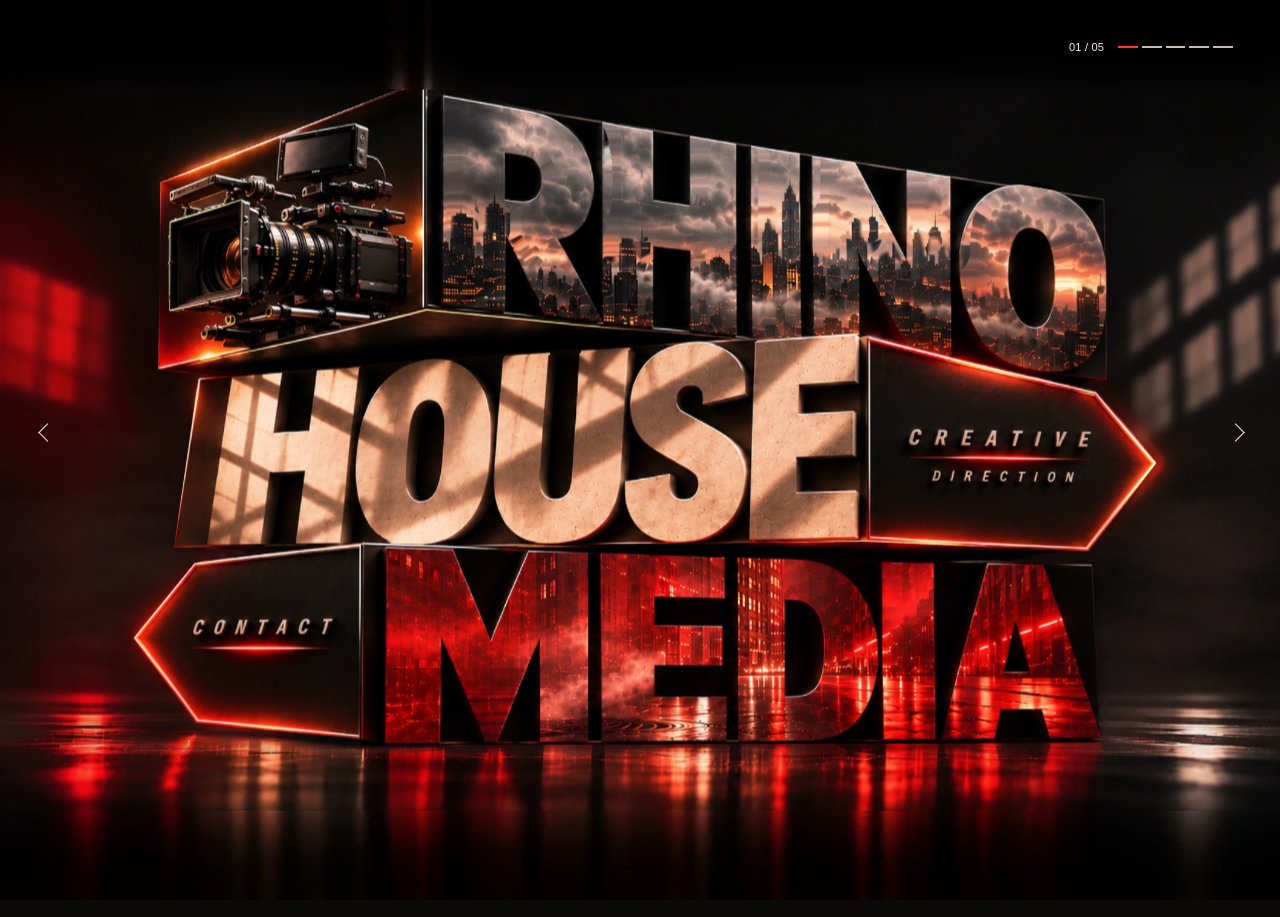
==== commit 779a9e41: "Add files via upload" ====
--- a/index.html
+++ b/index.html
@@ -1,194 +1,134 @@
 <!doctype html>
 <html lang="en">
 <head>
-<meta charset="utf-8">
-<meta name="viewport" content="width=device-width, initial-scale=1, viewport-fit=cover">
-<title>Rhino House Media | Production Consultancy</title>
-<meta name="description" content="Rhino House Media is a creative production consultancy for independent filmmakers and independent film companies.">
-<meta name="theme-color" content="#030406">
-<link rel="icon" href="/media/rhino-emblem.jpeg">
-<link rel="shortcut icon" href="/media/rhino-emblem.jpeg">
-<meta property="og:type" content="website">
-<meta property="og:title" content="Rhino House Media | Production Consultancy">
-<meta property="og:description" content="Rhino House Media is a creative production consultancy for independent filmmakers and independent film companies.">
-<meta property="og:image" content="/media/rhino-emblem.jpeg">
-<meta name="twitter:card" content="summary_large_image">
-<link rel="preload" as="image" href="/media/binder-desktop.png" media="(min-width: 701px)">
-<link rel="preload" as="image" href="/media/binder-mobile.png" media="(max-width: 700px)">
-<link rel="stylesheet" href="/styles.css">
+  <meta charset="utf-8">
+  <meta name="viewport" content="width=device-width, initial-scale=1, viewport-fit=cover">
+  <meta name="theme-color" content="#0c0909">
+  <meta name="description" content="Rhino House Media, a New York creative agency and production house. Creative direction, campaigns, and cinematography.">
+  <title>Rhino House Media — Studio</title>
+  <link rel="icon" href="data:,">
+  <link rel="preload" as="image" href="assets/studio.webp" fetchpriority="high">
+  <link rel="stylesheet" href="studio.css?v=2">
+  <link rel="stylesheet" href="direction-room.css">
+  <script src="vendor/gsap-3.13.0.min.js" defer></script>
+  <script src="studio.js?v=5" defer></script>
+  <script type="module" src="scene/home-scene.js"></script>
+  <link rel="stylesheet" href="reel.css">
+  <script src="reel.js" defer></script>
+  <link rel="stylesheet" href="contact-room.css?v=6">
+  <script src="contact-motion.js" defer></script>
+  <link rel="stylesheet" href="production-room.css">
 </head>
-<body class="antialiased">
-
-<main class="site">
-
-  <svg class="svg-definitions" aria-hidden="true" width="0" height="0">
-    <defs>
-      <linearGradient id="phone-metal" x1="0" y1="0" x2="1" y2="1">
-        <stop offset="0%" stop-color="#ffffff"></stop>
-        <stop offset="26%" stop-color="#dce3eb"></stop>
-        <stop offset="44%" stop-color="#697782"></stop>
-        <stop offset="66%" stop-color="#f9fafc"></stop>
-        <stop offset="100%" stop-color="#939fae"></stop>
-      </linearGradient>
-    </defs>
-  </svg>
-
-  <section class="binder-entry" aria-label="Enter Rhino House Media" aria-hidden="false">
-    <button class="entry-target" type="button" aria-label="Open Rhino House Media">
-      <picture>
-        <source media="(max-width: 700px)" srcset="/media/binder-mobile.png">
-        <img class="binder-image" src="/media/binder-desktop.png" alt="Rhino House Media production binder">
-      </picture>
-      <span class="entry-shade"></span>
-      <span class="entry-caption">
-        <span class="entry-line"></span>
-        <span>Tap or click to open</span>
-        <span class="entry-line"></span>
-      </span>
-    </button>
-  </section>
-
-  <div class="site-shell">
-
-    <div class="ambient-light" aria-hidden="true"></div>
-    <div class="moving-light" aria-hidden="true"></div>
-    <img class="ghost-emblem" src="/media/rhino-emblem.jpeg" alt="" aria-hidden="true">
-
-    <header class="masthead">
-      <a class="wordmark" href="#top" aria-label="Rhino House Media home">
-        <img src="/media/rhino-emblem.jpeg" alt="" width="46" height="46">
-        <span class="wordmark-text">RHINO HOUSE <span>MEDIA</span></span>
-      </a>
-      <p>NEW YORK · PRODUCTION CONSULTANCY</p>
-    </header>
-
-    <section class="intro" id="top">
-      <p class="eyebrow" data-reveal="left">Independent film, made deliberate.</p>
-      <h1 tabindex="-1" data-reveal="depth">Ideas deserve more than a conversation. <span>They deserve a path to the screen.</span></h1>
-      <p class="lede" data-reveal="left">Rhino House Media is a creative production consultancy for independent filmmakers and independent film companies. We help turn thoughts, ideas, and ambition into a cinematic production with a real way forward.</p>
-    </section>
-
-    <section class="service-section" aria-labelledby="how-we-help">
-      <div class="section-heading" data-reveal="right">
-        <p class="eyebrow">How Rhino House helps</p>
-        <h2 id="how-we-help">The work begins before the shoot.</h2>
-      </div>
-      <div class="service-grid">
-        <article class="metal-panel" data-reveal="left">
-          <span>01</span>
-          <h3>Story &amp; Development</h3>
-          <p>Clarify the central idea, shape the approach, and find the version of the story worth putting in front of an audience.</p>
-        </article>
-        <article class="metal-panel" data-reveal="right">
-          <span>02</span>
-          <h3>Production Strategy</h3>
-          <p>Build a practical way to make it: preparation, scheduling, crew, resources, and decisions that protect the film.</p>
-        </article>
-        <article class="metal-panel" data-reveal="left">
-          <span>03</span>
-          <h3>Cinematic Execution</h3>
-          <p>Bring the work to set with a producer&rsquo;s eye for the whole picture, from the visual language to the people needed to make it real.</p>
-        </article>
-        <article class="metal-panel" data-reveal="right">
-          <span>04</span>
-          <h3>Post &amp; Forward Motion</h3>
-          <p>Carry the project through edit, finish, delivery, and the next conversation it needs to have in the world.</p>
-        </article>
+<body>
+  <main aria-label="Rhino House Media studio" aria-roledescription="carousel">
+    <section id="studio" class="panel home is-current" aria-labelledby="studio-title" data-name="Studio">
+      <h1 id="studio-title" class="sr-only" tabindex="-1">Rhino House Media</h1>
+      <div class="set">
+        <div class="room-top"></div><div class="room-floor"></div>
+        <img class="master" width="1671" height="941" src="assets/studio.webp" alt="A cinema camera sits beside RHINO in a sunset skyline, above HOUSE in stone and MEDIA in red city lights." draggable="false">
+        <div class="sky" aria-hidden="true"><div></div></div>
+        <div class="window-sprite" aria-hidden="true"></div>
+        <div class="haze-sprite" aria-hidden="true"></div>
+        <canvas class="live-stage" aria-hidden="true"></canvas>
+        <svg class="edge-light" viewBox="0 0 1060 597" preserveAspectRatio="none" aria-hidden="true">
+          <defs>
+            <linearGradient id="warmR"><stop stop-color="#ff2600" stop-opacity="0"/><stop offset=".70" stop-color="#ff5425"/><stop offset="1" stop-color="#fff6d5"/></linearGradient>
+            <linearGradient id="warmL"><stop stop-color="#fff6d5"/><stop offset=".38" stop-color="#ff622a"/><stop offset="1" stop-color="#ff2600" stop-opacity="0"/></linearGradient>
+            <filter id="glow" filterUnits="userSpaceOnUse" x="0" y="0" width="1060" height="597"><feGaussianBlur stdDeviation="3.2"/></filter>
+            <path id="rt" d="M895 242 L905 250 L951.6 309.4 L906 369.5 L897 381"/>
+            <path id="lt" d="M165 391 L155 402 L111.9 453.5 L153 511 L164 522"/>
+          </defs>
+          <g class="pulse right" stroke="url(#warmR)"><use href="#rt" stroke-width="8" filter="url(#glow)"/><use href="#rt" stroke-width="2.6"/></g>
+          <g class="pulse left" stroke="url(#warmL)"><use href="#lt" stroke-width="8" filter="url(#glow)"/><use href="#lt" stroke-width="2.6"/></g>
+        </svg>
+        <a class="plaque creative-plaque" href="#creative-direction" data-go="creative-direction" aria-label="Creative direction, enter on the right"></a>
+        <a class="plaque contact-plaque" href="#contact" data-go="contact" aria-label="Contact, enter on the left"></a>
       </div>
     </section>
 
-    <section class="statement">
-      <p class="eyebrow" data-reveal="left">The Rhino House point of view</p>
-      <p data-reveal="depth">Independent filmmaking does not need smaller thinking. <span>It needs clear direction, serious preparation, and people who know how to move an idea from possibility into a film.</span></p>
+    <section id="creative-direction" class="panel chapter direction" aria-labelledby="direction-title" data-name="Creative direction" inert>
+      <div class="room-track">
+        <div class="series-wall">
+          <figure class="series-art">
+            <div class="octagon"><img src="assets/direction/octagon.webp" alt="BEHAVE LIKE A BRAND in sculpted silver lettering inside an obsidian octagon" width="1127" height="1147"></div>
+            <figcaption>Series in production</figcaption>
+          </figure>
+          <div class="series-intro">
+            <h2 id="direction-title" class="silver-title" tabindex="-1">What did the brand see that everybody else missed?</h2>
+            <p>An original 45-second series from Rhino House Media. We break down the decisions behind major campaigns, call out what worked or backfired, and pull out the move you can use in your own business.</p>
+          </div>
+        </div>
+        <div class="approach-wall" tabindex="-1">
+          <p>That’s how we approach creative direction. Before we pitch an idea, we ask two questions.</p>
+          <p class="room-questions"><span>What matters to your customer in this moment?</span> <span>What would give them a reason to act?</span></p>
+          <p>Those answers shape the strategy, the concept, and the work we produce. Your audience gets something worth paying attention to. Your brand gives them a reason to take the next step.</p>
+        </div>
+      </div>
     </section>
 
-    <footer class="contact" id="contact" data-motion="true">
-      <div class="contact-intro">
-        <h2 class="contact-heading" data-reveal="depth">Contact Us</h2>
-        <div class="contact-actions">
+    <section id="campaigns" class="panel chapter campaigns" aria-labelledby="campaign-title" data-name="Campaigns" inert>
+      <div class="reel-layout">
+        <div class="reel-heading"><h2 id="campaign-title" tabindex="-1">Campaigns &amp; film</h2>
+        <div class="reel-buttons" role="group" aria-label="Film reel controls"><button id="reel-prev" aria-label="Previous photograph">Prev</button><button id="reel-next" aria-label="Next photograph">Next</button></div></div>
+        <div class="film-gate"><div class="film-track" role="region" aria-label="Film reel, swipe sideways or use arrow keys" tabindex="0">
+          <img src="assets/reel/IMG_2245.jpeg" width="702" height="598" alt="Quic-Klean sneaker wipes beside red and white sneakers" draggable="false">
+          <img src="assets/reel/IMG_2247.jpeg" width="1102" height="1592" alt="Portrait of a man wearing Ray-Ban glasses" draggable="false">
+          <img src="assets/reel/IMG_2250.jpeg" width="1251" height="922" alt="Ice-cold Corona Hard Seltzer with raspberries and lime" draggable="false">
+          <img src="assets/reel/IMG_2249.jpeg" width="1227" height="948" alt="A yellow handbag framed against a red coat" draggable="false">
+          <img src="assets/reel/IMG_2248.jpeg" width="1175" height="1105" alt="A woman in profile double-exposed with the New York skyline" draggable="false">
+        </div></div>
+        <div class="reel-copy">
+          <p>It could be the anticipation of that first sip of an ice-cold Corona. The confidence that comes with a pair of Ray-Bans. The pride of stepping out in fresh sneakers and wanting to keep them that way. In a feature film, it could be a single look that says what a character can’t.</p>
+          <p>At Rhino House Media, creative direction starts with understanding what you want your audience to feel. For brands, we find what makes a product matter to the person buying it and build the campaign around that. For producers, we take the feeling on the page and give it a visual language that carries from the opening frame to the final cut.</p>
+        </div>
+        <button class="reel-read">Read on</button>
+      </div>
+    </section>
 
-          <a class="email-plaque" href="mailto:Studio@rhinohousemedia.com" aria-label="Email Studio@rhinohousemedia.com">
-            <span class="plaque-object" aria-hidden="true">
-              <span class="plaque-face plaque-front"><span>Studio@rhinohousemedia.com</span></span>
-              <span class="plaque-face plaque-back"><span>Studio@rhinohousemedia.com</span></span>
-              <span class="plaque-edge plaque-top"></span>
-              <span class="plaque-edge plaque-bottom"></span>
-              <span class="plaque-edge plaque-left"></span>
-              <span class="plaque-edge plaque-right"></span>
-            </span>
-          </a>
+    <section id="production" class="panel chapter production" aria-labelledby="production-title" data-name="Production" inert>
+      <div class="spread">
+        <div class="copy">
+          <p class="kicker">Production</p>
+          <h2 id="production-title" tabindex="-1">Behind <br>the lens.</h2>
+          <p class="body-copy">The Rhino House cinematography reel. A look at how we use light, movement, and framing across our work.</p>
+        </div>
+        <a class="darkroom-play" href="https://vimeo.com/914175807" target="_blank" rel="noopener" aria-label="Play the Rhino House Media cinematography reel on Vimeo"><span aria-hidden="true"></span></a>
+      </div>
+    </section>
 
-          <a class="agent-contact" href="tel:+19179056533" data-reveal="depth">
-            <span class="matrix-rain" aria-hidden="true">
-              <span style="--column:0">0101 0011 1010 1101</span>
-              <span style="--column:1">1010 1100 0101 0010</span>
-              <span style="--column:2">1101 0101 0011 1010</span>
-              <span style="--column:3">0010 1011 0100 1101</span>
-              <span style="--column:4">1011 0010 1101 0100</span>
-              <span style="--column:5">0100 1101 1010 0011</span>
-              <span style="--column:6">1100 0101 0010 1011</span>
-              <span style="--column:7">0011 1010 1100 0101</span>
-            </span>
-            <span class="phone-metal">
-              <svg xmlns="http://www.w3.org/2000/svg" width="24" height="24" viewBox="0 0 24 24" fill="none" stroke="url(#phone-metal)" stroke-width="2.1" stroke-linecap="round" stroke-linejoin="round" aria-hidden="true">
-                <path d="M13 2a9 9 0 0 1 9 9"></path>
-                <path d="M13 6a5 5 0 0 1 5 5"></path>
-                <path d="M13.832 16.568a1 1 0 0 0 1.213-.303l.355-.465A2 2 0 0 1 17 15h3a2 2 0 0 1 2 2v3a2 2 0 0 1-2 2A18 18 0 0 1 2 4a2 2 0 0 1 2-2h3a2 2 0 0 1 2 2v3a2 2 0 0 1-.8 1.6l-.468.351a1 1 0 0 0-.292 1.233 14 14 0 0 0 6.392 6.384"></path>
-              </svg>
-            </span>
-            <span class="agent-details">
-              <span class="agent-label">Speak to agent</span>
-              <span class="agent-number">917-905-6533</span>
-            </span>
-          </a>
+    <section id="contact" class="panel chapter contact" aria-labelledby="contact-title" data-name="Contact" inert>
+      <div class="contact-set">
+        <h2 id="contact-title" class="sr-only" tabindex="-1">Contact Rhino House Media</h2>
+        <div class="contact-negative">
+          <img src="assets/cube/contact-original.jpeg" width="1536" height="864" alt="The twisted Rhino House Media cube resting on the studio floor.">
+          <svg class="tile-map" viewBox="0 0 1536 864" aria-label="Cube contact links">
+            <a href="https://www.instagram.com/rhinohousetv/" target="_blank" rel="noopener" aria-label="Instagram"><polygon points="541,219 550,205 726,193 738,202 738,371 729,384 554,395 542,385"/></a>
+            <a href="https://www.youtube.com/@rhinohousemedia" target="_blank" rel="noopener" aria-label="YouTube"><polygon points="499,390 508,385 534,402 614,397 676,412 688,423 688,567 678,579 508,549 498,535"/></a>
+            <a href="tel:+19179056533" aria-label="Call for brand guidance at 917-905-6533"><polygon points="931,603 951,586 1115,571 1128,582 1128,738 1117,750 944,768 931,756"/></a>
+          </svg>
+        </div>
+        <div class="cube-email"><a class="address" href="mailto:Studio@rhinohousemedia.com">Studio@rhinohousemedia.com</a><button id="copy-email">Copy email</button><span class="copy-status" role="status"></span></div>
+      </div>
+    </section>
+  </main>
 
-        </div>
-      </div>
-
-      <nav class="platforms" aria-label="Rhino House Media platforms">
-        <a class="platform platform-youtube" href="https://youtube.com/@rhinohousemedia?si=3GJTzmTmS00yZHqD" target="_blank" rel="noopener noreferrer" aria-label="Rhino House Media on YouTube" style="--phase:0s">
-          <span class="seal-object" aria-hidden="true">
-            <span class="seal-thickness"></span>
-            <span class="platform-seal"></span>
-            <span class="seal-shimmer"></span>
-          </span>
-          <span class="sr-only">YouTube</span>
-        </a>
-        <a class="platform platform-instagram" href="https://www.instagram.com/rhinohousetv?stkn=Ymx2YTcyMHZ1cWkz&amp;utm_source=qr" target="_blank" rel="noopener noreferrer" aria-label="Rhino House Media on Instagram" style="--phase:-0.8s">
-          <span class="seal-object" aria-hidden="true">
-            <span class="seal-thickness"></span>
-            <span class="platform-seal"></span>
-            <span class="seal-shimmer"></span>
-          </span>
-          <span class="sr-only">Instagram</span>
-        </a>
-        <a class="platform platform-x" href="https://x.com/rhinohouse_tv?s=11" target="_blank" rel="noopener noreferrer" aria-label="Rhino House Media on X" style="--phase:-1.6s">
-          <span class="seal-object" aria-hidden="true">
-            <span class="seal-thickness"></span>
-            <span class="platform-seal"></span>
-            <span class="seal-shimmer"></span>
-          </span>
-          <span class="sr-only">X</span>
-        </a>
-        <a class="platform platform-kick" href="https://kick.com/rhinohousetv" target="_blank" rel="noopener noreferrer" aria-label="Rhino House Media on Kick" style="--phase:-2.4s">
-          <span class="seal-object" aria-hidden="true">
-            <span class="seal-thickness"></span>
-            <span class="platform-seal"></span>
-            <span class="seal-shimmer"></span>
-          </span>
-          <span class="sr-only">Kick</span>
-        </a>
-      </nav>
-
-      <p class="footer-mark">RHINO HOUSE MEDIA</p>
-    </footer>
-
-  </div>
-
-  <noscript><style>.binder-entry{display:none!important}.site-shell{opacity:1!important;visibility:visible!important;transform:none!important}body{overflow:auto!important}</style></noscript>
-
-</main>
-
-<script src="/main.js" defer></script>
+  <a class="studio-return" href="#studio" data-go="studio" hidden>Back to studio</a>
+  <nav class="position" aria-label="Studio sections">
+    <button class="motion-preference" hidden type="button" aria-pressed="false">Play motion</button>
+    <span class="counter" aria-hidden="true"><span id="current-number">01</span> / 05</span>
+    <div class="marks">
+      <a href="#studio" data-go="studio" aria-label="Studio" aria-current="page"></a>
+      <a href="#creative-direction" data-go="creative-direction" aria-label="Creative direction"></a>
+      <a href="#campaigns" data-go="campaigns" aria-label="Campaigns"></a>
+      <a href="#production" data-go="production" aria-label="Production"></a>
+      <a href="#contact" data-go="contact" aria-label="Contact"></a>
+    </div>
+  </nav>
+  <nav class="side-nav" aria-label="Move between sections">
+    <a id="prev" href="#contact" aria-label="Previous section, Contact"><i aria-hidden="true"></i><span>Contact</span></a>
+    <a id="next" href="#creative-direction" aria-label="Next section, Creative direction"><span>Creative direction</span><i aria-hidden="true"></i></a>
+  </nav>
+  <p id="announcement" class="sr-only" role="status" aria-live="polite"></p>
+  <noscript><style>.home .plaque,.side-nav,.position{display:none}</style><div class="no-script"><a href="mailto:Studio@rhinohousemedia.com">Contact the studio</a><a href="https://vimeo.com/914175807">Watch the reel</a></div></noscript>
 </body>
 </html>
--- a/studio.css
+++ b/studio.css
@@ -0,0 +1,185 @@
+:root {
+  color-scheme: dark;
+  --paper: #f4e9dd;
+  --muted: #c0b5ae;
+  --ember: #fb482c;
+  --safe-top: max(21px, env(safe-area-inset-top));
+  --safe-bottom: max(23px, env(safe-area-inset-bottom));
+  font-family: "Inter", "Helvetica Neue", Arial, sans-serif;
+}
+* { box-sizing: border-box; }
+html, body, main { width:100%; height:100%; margin:0; overflow:hidden; overscroll-behavior:none; }
+html { background:#0c0909; }
+body { position:fixed; inset:0; color:var(--paper); }
+main { position:relative; height:100dvh; isolation:isolate; touch-action:pan-y pinch-zoom; }
+button, a { color:inherit; font:inherit; -webkit-tap-highlight-color:transparent; }
+button { cursor:pointer; }
+a { text-decoration:none; }
+button:focus-visible, a:focus-visible { outline:2px solid #fff0c5; outline-offset:4px; }
+h1:focus, h2:focus { outline:none; }
+[hidden] { display:none!important; }
+.sr-only { position:absolute; width:1px; height:1px; overflow:hidden; white-space:nowrap; clip-path:inset(50%); }
+.panel { position:absolute; inset:0; background:#110e0d; display:none; overflow:hidden; }
+.panel.is-current, .panel.in-transition { display:block; }
+.home { background:#0a0808; }
+.set { position:absolute; left:50%; top:50%; width:min(100vw,177.577dvh); aspect-ratio:1671 / 941; transform:translate(-50%,-50%); isolation:isolate; }
+.master, .edge-light { display:block; position:absolute; inset:0; width:100%; height:100%; user-select:none; pointer-events:none; }
+.room-top,.room-floor { position:absolute; left:0; width:100%; height:max(1px,calc((100dvh - 100%) / 2 + 1px)); z-index:-1; background-size:100% 100%; }
+.room-top { bottom:calc(100% - 1px); background-image:url(assets/upper.webp); }
+.room-floor { top:calc(100% - 1px); background-image:url(assets/floor.webp); }
+.set::before,.set::after { content:""; position:absolute; width:50vw; top:0; bottom:0; z-index:-1; background-size:100% 100%; }
+.set::before { right:calc(100% - 1px); background-image:url(assets/wall-left.webp); }
+.set::after { left:calc(100% - 1px); background-image:url(assets/wall-right.webp); }
+.sky { position:absolute; left:33.9318%; top:.53135%; width:52.1843%; height:32.9437%; mask:url(assets/sky-mask.png) 0 0/100% 100% no-repeat; -webkit-mask:url(assets/sky-mask.png) 0 0/100% 100% no-repeat; overflow:hidden; pointer-events:none; }
+.sky div { width:100%; height:100%; background:url(assets/clouds.webp) 0 0/100% 100% no-repeat; animation:cloud-drift 14s ease-in-out infinite alternate; }
+@keyframes cloud-drift { from { transform:translate(-.1%,.1%); } to { transform:translate(1.45%,-.65%); } }
+.edge-light { overflow:visible; fill:none; stroke-linejoin:round; stroke-linecap:round; }
+.pulse { animation:tip-light 3.3s ease-in-out infinite; }
+.pulse.left { animation-delay:-1.1s; }
+@keyframes tip-light { 0%,100% { opacity:.09; } 55% { opacity:.86; } }
+.plaque { position:absolute; display:block; outline:none; background:transparent; }
+.creative-plaque { left:67.65%; top:34%; width:22.4%; height:30.3%; clip-path:polygon(0 0,78% 21%,100% 60%,76% 100%,0 94%); }
+.contact-plaque { left:10.45%; top:62.65%; width:18.45%; height:27.35%; clip-path:polygon(0 49%,25% 11%,100% 0,100% 100%,26% 91%); }
+.plaque:hover { background:rgba(255,128,58,.038); }
+.plaque:focus-visible { outline:0; background:rgba(255,183,100,.19); }
+.home:has(.creative-plaque:hover) .pulse.right, .home:has(.contact-plaque:hover) .pulse.left { opacity:.9; animation-play-state:paused; }
+.position { position:fixed; top:max(3.5dvh,env(safe-area-inset-top)); right:max(3.55vw,env(safe-area-inset-right)); z-index:8; display:flex; align-items:center; gap:12px; }
+.counter { font-size:clamp(10px,.86vw,14px); font-variant-numeric:tabular-nums; letter-spacing:.02em; white-space:nowrap; color:#f8eee7; text-shadow:0 1px 8px #090605; }
+.marks { display:flex; }
+.marks a { display:grid; place-items:center; width:clamp(16px,1.85vw,31px); height:30px; }
+.marks a::after { content:""; height:2px; width:83%; background:#ccbab0; transition:background .18s; }
+.marks a[aria-current]::after { background:#ff3526; }
+.marks a:hover::after { background:white; }
+.side-nav a { position:fixed; z-index:6; top:48%; display:flex; align-items:center; justify-content:center; width:48px; height:52px; transform:translateY(-50%); color:#f7ece2; }
+.side-nav #prev { left:max(calc(3.7vw - 24px),env(safe-area-inset-left)); }
+.side-nav #next { right:max(calc(3.5vw - 24px),env(safe-area-inset-right)); }
+.side-nav i { width:13px; height:13px; border:solid currentColor; border-width:1px 1px 0 0; transform:rotate(45deg); }
+.side-nav #prev i { transform:rotate(-135deg); }
+.side-nav span { display:none; }
+.side-nav a:hover { color:#ff7044; }
+.studio-return { position:fixed; z-index:7; top:max(3.5dvh,env(safe-area-inset-top)); left:7.6vw; min-height:30px; display:flex; align-items:center; font:600 .76rem/1 Arial,sans-serif; letter-spacing:.13em; text-transform:uppercase; color:#eddfd3; }
+.studio-return:hover { color:white; text-decoration:underline; text-underline-offset:5px; }
+.chapter { background:radial-gradient(ellipse at 76% 69%,#2b201c 0,transparent 51%),#100d0d; }
+.spread { height:100%; max-width:1690px; margin:auto; padding:clamp(65px,9dvh,110px) 8.3vw; display:grid; grid-template-columns:minmax(0,.84fr) minmax(0,1.16fr); align-items:center; gap:clamp(30px,5vw,100px); }
+.kicker { display:flex; align-items:center; gap:12px; margin:0 0 clamp(16px,2.4vh,30px); color:#d9bba6; font-weight:600; font-size:.77rem; line-height:1.25; text-transform:uppercase; letter-spacing:.20em; }
+.kicker::before { content:""; width:28px; height:2px; background:var(--ember); }
+h2 { margin:0; font-family:"Arial Narrow","Helvetica Neue",Arial,sans-serif; font-size:clamp(3rem,6.8vw,8rem); line-height:.96; letter-spacing:-.072em; font-weight:600; }
+.body-copy { max-width:38ch; margin:clamp(16px,2.7vh,34px) 0 0; font-size:clamp(1rem,1.25vw,1.22rem); line-height:1.5; color:var(--muted); }
+.line-link { display:inline-flex; align-items:center; gap:11px; margin-top:clamp(18px,3.3dvh,41px); padding:8px 0; font-size:.96rem; border-bottom:1px solid #bc5c44; }
+.line-link:hover, .address:hover { color:#ffc6a2; border-color:#ffc6a2; }
+.art-piece { min-width:0; margin:0; }
+.art-piece img { display:block; width:100%; height:auto; }
+.brand-piece { width:min(100%,63dvh); justify-self:end; }
+.brand-piece img { box-shadow:0 16px 60px #0005; }
+figcaption { display:flex; justify-content:space-between; gap:14px; margin-top:12px; color:#b4aaa4; font-size:.78rem; line-height:1.3; letter-spacing:.04em; }
+figcaption span { text-align:right; color:#dbcdc1; }
+.campaigns, .eye { background:radial-gradient(ellipse at 92% 80%,#10212a 0,transparent 55%),#0a0c10; }
+.campaigns .kicker, .eye .kicker { color:#d4c6c2; }
+.campaign-mount,.viewfinder { width:100%; aspect-ratio:16/10; background:#0e1218; overflow:hidden; }
+.campaign-mount img { height:100%; object-fit:cover; }
+.campaign-mount.poster img { object-fit:contain; }
+.selector { display:inline-flex; margin-top:clamp(18px,3.2dvh,34px); border-bottom:1px solid #72635e; }
+.selector button { position:relative; min-height:42px; background:none; border:0; padding:0 13px; font-size:.90rem; color:#baaea7; }
+.selector button:first-child { padding-left:0; }
+.selector button:last-child { padding-right:0; }
+.selector button[aria-pressed="true"] { color:white; }
+.selector button[aria-pressed="true"]::after { content:""; position:absolute; height:2px; background:var(--ember); bottom:-1px; inset-inline:4px; }
+.selector button:first-child::after { left:0; }
+.selector button:last-child::after { right:0; }
+.lens-frame { position:relative; justify-self:end; overflow:hidden; width:100%; aspect-ratio:1.48; background:#100c09; }
+.lens-frame img { width:100%; height:100%; object-fit:cover; object-position:center 46%; display:block; }
+.film-play { position:absolute; display:grid; place-items:center; inset:50% auto auto 50%; transform:translate(-50%,-50%); width:62px; height:62px; border-radius:50%; background:#100c0aa3; border:1px solid #f1dac2ac; }
+.play { display:inline-block; width:0; height:0; border-top:6px solid transparent; border-bottom:6px solid transparent; border-left:9px solid currentColor; }
+.film-play .play { margin-left:3px; }
+.lens-frame:hover .film-play { background:#b33417; }
+.viewfinder { position:relative; aspect-ratio:1.78; }
+.viewfinder img { height:100%; object-fit:cover; transform-origin:80% 55%; transition:transform .65s cubic-bezier(.2,.7,.2,1); }
+.viewfinder[data-framing="medium"] img { transform:scale(1.65); }
+.viewfinder[data-framing="detail"] img { transform:scale(2.8); }
+.guides { position:absolute; inset:6%; opacity:.6; background:linear-gradient(#fffc,#fffc) left top/16px 1px,linear-gradient(#fffc,#fffc) left top/1px 16px,linear-gradient(#fffc,#fffc) right top/16px 1px,linear-gradient(#fffc,#fffc) right top/1px 16px,linear-gradient(#fffc,#fffc) left bottom/16px 1px,linear-gradient(#fffc,#fffc) left bottom/1px 16px,linear-gradient(#fffc,#fffc) right bottom/16px 1px,linear-gradient(#fffc,#fffc) right bottom/1px 16px; background-repeat:no-repeat; pointer-events:none; }
+.contact { background:radial-gradient(ellipse at 90% 65%,#441913 0,transparent 46%),linear-gradient(119deg,#100e0e 35%,#211613 73%,#130d0d); }
+.contact-inner { display:flex; flex-direction:column; align-items:flex-start; justify-content:center; height:100%; padding:10vh 13vw; }
+.contact-inner h2 { font-size:clamp(4.2rem,11vw,13rem); }
+.location { color:#c7b8ae; padding-left:13px; border-left:1px solid #695952; }
+.address { margin-top:clamp(22px,4vh,40px); font-size:clamp(1rem,2.65vw,3rem); line-height:1.4; letter-spacing:-.045em; padding-bottom:5px; border-bottom:1px solid #8c5c49; }
+.contact-links { display:flex; align-items:center; gap:24px; margin-top:15px; }
+.contact-links a,.contact-links button { background:none; border:0; font-size:.91rem; color:#d9cbc1; padding:11px 0; }
+.contact-links a:hover,.contact-links button:hover { color:#fff; text-decoration:underline; text-underline-offset:4px; }
+.copy-status { min-height:1rem; font-size:.85rem; color:#dac5b4; }
+.no-script { position:fixed; padding:12px; display:flex; gap:20px; bottom:1rem; left:1rem; background:#211a18; }
+@media (max-aspect-ratio: 4/5) {
+  .set { width:119vw; }
+  .room-top,.room-floor { left:-1px; width:calc(100% + 2px); }
+  .position { top:var(--safe-top); right:max(5.5vw,env(safe-area-inset-right)); gap:10px; }
+  .counter { font-size:.75rem; }
+  .marks a { width:23px; height:36px; }
+  .marks a::after { width:76%; }
+  .side-nav { position:fixed; z-index:6; left:max(6vw,env(safe-area-inset-left)); right:max(6vw,env(safe-area-inset-right)); bottom:var(--safe-bottom); display:flex; justify-content:space-between; }
+  .side-nav a { position:static; transform:none; width:auto; min-height:44px; height:auto; gap:12px; }
+  .side-nav i { width:9px; height:9px; }
+  .side-nav span { display:block; font-size:.78rem; letter-spacing:.045em; }
+  .studio-return { left:6vw; top:var(--safe-top); height:36px; font-size:.66rem; }
+  .spread { padding:calc(var(--safe-top) + 45px) 7vw calc(var(--safe-bottom) + 55px); grid-template-columns:1fr; grid-template-rows:auto auto; align-content:center; gap:clamp(16px,3.1dvh,30px); }
+  .kicker { font-size:.72rem; margin-bottom:12px; }
+  h2 { font-size:clamp(2.35rem,min(11vw,6.3dvh),4rem); }
+  .body-copy { margin-top:12px; font-size:1rem; line-height:1.38; }
+  .line-link,.selector { margin-top:8px; }
+  .art-piece,.lens-frame { width:100%; justify-self:start; }
+  .brand-piece { width:auto; max-width:100%; justify-self:center; }
+  .brand-piece img { width:auto; max-width:100%; height:min(32dvh,74vw); }
+  .brand-piece figcaption { gap:7px; }
+  .campaign-mount { aspect-ratio:1.7; max-height:28dvh; }
+  .lens-frame,.viewfinder { aspect-ratio:1.85; max-height:29dvh; }
+  figcaption { margin-top:7px; font-size:.73rem; }
+  .contact-inner { padding:10vh 7vw; }
+  .contact-inner h2 { font-size:clamp(4rem,17vw,7rem); }
+  .address { font-size:clamp(1rem,5.7vw,2rem); }
+}
+@media (max-aspect-ratio:4/5) and (max-height:690px) {
+  .spread { padding-top:50px; padding-bottom:60px; gap:13px; }
+  .kicker { margin-bottom:7px; }
+  .brand-piece img { height:25dvh; }
+  .body-copy { margin-top:8px; }
+  .brand-piece figcaption { display:none; }
+}
+@media (min-aspect-ratio:4/5) and (max-height:540px) {
+  .spread { padding-block:45px 22px; gap:4vw; }
+  h2 { font-size:clamp(2rem,6vw,3.7rem); }
+  .kicker { margin-bottom:9px; }
+  .body-copy { font-size:1rem; line-height:1.33; margin-top:10px; }
+  .line-link,.selector { margin-top:7px; }
+  .lens-frame,.campaign-mount,.viewfinder { max-height:65dvh; }
+}
+@media (prefers-reduced-motion: reduce) {
+  .sky div,.pulse { animation:none; }
+  .pulse { opacity:.25; }
+  *,*::before,*::after { transition-duration:0s!important; }
+}
+
+/* The canvas covers the approved composition. The DOM retains its touch targets. */
+.live-stage,.window-sprite,.haze-sprite {
+  position:absolute; inset:0; width:100%; height:100%; display:block; pointer-events:none;
+}
+.live-stage { visibility:hidden; }
+.home[data-renderer] .live-stage { visibility:visible; }
+.home[data-renderer] :is(.sky,.edge-light,.haze-sprite,.window-sprite) { display:none; }
+.window-sprite { background:url(scene/windows.png) center/100% 100%; mix-blend-mode:screen; opacity:.1; }
+.haze-sprite { overflow:hidden; mask:url(scene/fog-mask.png) center/100% 100%; -webkit-mask:url(scene/fog-mask.png) center/100% 100%; }
+.haze-sprite::before { content:""; position:absolute; inset:-6%; background:url(scene/haze.png) repeat 0 0/66% 73%; opacity:.16; mix-blend-mode:screen; }
+html[data-motion="on"] .sky div { animation:wind-in-letters 13s ease-in-out infinite alternate; animation-delay:-4s; }
+@keyframes wind-in-letters {
+  from { transform:scale(1.025) translate(-1.6%,.7%); }
+  to { transform:scale(1.025) translate(2.25%,-1.05%); }
+}
+html[data-motion="on"] .pulse { animation:tip-light 3.3s ease-in-out infinite; }
+html[data-motion="on"] .pulse.left { animation-delay:-1.1s; }
+html[data-motion="on"] .window-sprite { animation:window-light 3.9s ease-in-out infinite alternate; }
+@keyframes window-light { 0%,80% {opacity:.06} 28% {opacity:.31} 60% {opacity:.16} 100% {opacity:.22} }
+html[data-motion="on"] .haze-sprite::before { animation:mist-flow 29s linear infinite; }
+@keyframes mist-flow { to { background-position:194.1176% -12%; } }
+html[data-motion="on"] .home:not([data-renderer]) .set { animation:camera-breathe 12s ease-in-out infinite alternate; }
+@keyframes camera-breathe { from { translate:-.12% .08%; scale:1.001; } to { translate:.22% -.13%; scale:1.008; } }
+main.cube-turn { perspective:max(850px,170vw); perspective-origin:50% 50%; }
+main.cube-turn > .panel { backface-visibility:hidden; will-change:transform; }
+.motion-preference { background:#171010cc; border:1px solid #72594c; border-radius:2px; color:#f0dfd3; font-size:.75rem; padding:7px 9px; }
+@media (max-width:440px) { .position:has(.motion-preference:not([hidden])) .marks a { width:13px; } }
--- a/direction-room.css
+++ b/direction-room.css
@@ -0,0 +1,48 @@
+@font-face{font-family:StudioDisplay;src:url(assets/direction/display.woff2) format("woff2");font-weight:800;font-display:swap}
+@font-face{font-family:StudioCopy;src:url(assets/direction/copy.woff2) format("woff2");font-weight:500;font-display:swap}
+.direction {background:#07182c url(assets/direction/blue-steel.webp) center/cover no-repeat;}
+.direction::before {content:"";position:absolute;inset:0;pointer-events:none;background:linear-gradient(112deg,transparent 18%,#79baff19 37%,transparent 55%);background-size:180% 100%;}
+html[data-motion="on"] .direction.is-current::before {animation:steel-light 16s ease-in-out alternate infinite;}
+@keyframes steel-light {from{background-position:0% 0}to{background-position:100% 0}}
+.room-track {position:relative;height:100%;display:grid;grid-template-columns:minmax(0,.98fr) minmax(0,1.02fr);grid-template-rows:auto auto;align-content:center;column-gap:clamp(24px,5.5vw,104px);padding:6vh 8vw;}
+.series-wall{display:contents;}
+.series-art{grid-area:1/1/3/2;align-self:center;margin:0;display:grid;justify-items:center;gap:clamp(10px,2vh,22px);}
+.octagon {position:relative;width:min(100%,63dvh,680px);filter:drop-shadow(0 13px 15px #01050cdb) drop-shadow(-2px 0 3px #52a2ff65);}
+.octagon img{width:100%;height:auto;display:block;}
+.octagon::after{content:"";position:absolute;inset:0;pointer-events:none;clip-path:polygon(26.8% .35%,73% .35%,99.7% 27.2%,99.7% 71.9%,73% 99.7%,26.8% 99.7%,.3% 71.9%,.3% 27.2%,26.8% .35%,27.1% 1.65%,1.7% 27.8%,1.7% 71.3%,27.4% 98.2%,72.6% 98.2%,98.3% 71.3%,98.3% 27.8%,72.6% 1.65%,27.1% 1.65%);background:linear-gradient(113deg,transparent 42%,#a8dcffbd 50%,transparent 58%) -130% 0/200% 100% no-repeat;opacity:0;}
+html[data-motion="on"] .direction.is-current .octagon::after{animation:bevel-pass 2.7s ease-in-out .5s both;}
+@keyframes bevel-pass{0%{background-position:140% 0;opacity:0}20%,75%{opacity:.9}100%{background-position:-50% 0;opacity:0}}
+.series-art figcaption{margin:0;font:500 .82rem/1.25 StudioCopy,sans-serif;letter-spacing:.23em;text-transform:uppercase;color:#d7e2ed;text-shadow:0 2px 4px #000;}
+.series-intro{grid-area:1/2;}
+.approach-wall{grid-area:2/2;outline:0;border-top:1px solid #7190a65e;margin-top:clamp(12px,2.2vh,25px);padding-top:clamp(12px,2.2vh,25px);}
+.direction p{font:500 clamp(1rem,min(1.36vw,2.3vh),1.38rem)/1.32 StudioCopy,"Arial Narrow",sans-serif;color:#d4dfe9;margin:0;text-shadow:0 1px 2px #020713;}
+.direction .silver-title{font:800 clamp(2.1rem,min(4.2vw,7vh),5.25rem)/.99 StudioDisplay,"Arial Narrow",sans-serif;letter-spacing:.005em;text-transform:uppercase;max-width:17ch;margin:0 0 clamp(12px,2vh,24px);color:#e4efff;background:linear-gradient(#f8fcff 10%,#d7e1e8 39%,#7f8d9c 53%,#b7c6d4 67%,#eff7ff 88%);-webkit-background-clip:text;background-clip:text;-webkit-text-fill-color:transparent;-webkit-text-stroke:.55px #e6f3ff;filter:drop-shadow(1px 2px 0 #172334) drop-shadow(1px 3px 1px #040d19);}
+.direction .room-questions{margin:clamp(9px,1.4vh,18px) 0;padding-left:14px;border-left:2px solid #94bedc;font-family:StudioDisplay,sans-serif;font-weight:800;font-size:clamp(1.06rem,min(1.65vw,2.8vh),1.7rem);color:#eef6fd;line-height:1.22;}
+.room-questions span{display:block;}
+@media(max-width:760px),(max-aspect-ratio:4/5),(max-height:540px) and (max-width:960px){
+ .direction{background-size:auto 100%;background-position:24% center;transition:background-position .72s ease;}
+ .direction[data-view="approach"]{background-position:80% center;}
+ .room-track{width:200%;grid-template-columns:1fr 1fr;grid-template-rows:100%;gap:0;padding:0;align-content:stretch;transition:transform .72s cubic-bezier(.25,.72,.23,1);}
+ .direction[data-view="approach"] .room-track{transform:translateX(-50%);}
+ .series-wall,.approach-wall{position:relative;grid-area:auto;min-width:0;display:flex;flex-direction:column;justify-content:center;padding:calc(var(--safe-top) + 40px) 8vw calc(var(--safe-bottom) + 48px);}
+ .series-wall{gap:clamp(12px,2.4dvh,26px);}
+ .series-art{gap:9px;align-self:center;}
+ .octagon{width:min(72vw,38dvh);}
+ .series-art figcaption{font-size:.73rem;}
+ .series-intro{max-width:520px;align-self:center;}
+ .direction .silver-title{max-width:22ch;font-size:clamp(1.72rem,min(8vw,4.65dvh),3rem);margin-bottom:10px;}
+ .direction p{font-size:clamp(1rem,min(4.3vw,2.3dvh),1.25rem);line-height:1.31;}
+ .approach-wall{border:0;margin:0;padding-inline:12vw 8vw;isolation:isolate;}
+ .approach-wall::before{content:"";pointer-events:none;position:absolute;z-index:-1;left:-35dvh;top:50%;transform:translateY(-50%);width:38dvh;aspect-ratio:1127/1147;background:url(assets/direction/octagon.webp) center/contain no-repeat;filter:brightness(.60) drop-shadow(2px 0 5px #499bca);}
+ .direction .room-questions{font-size:clamp(1.5rem,min(6.6vw,4.3dvh),2.5rem);line-height:1.12;margin:clamp(14px,3.6dvh,40px) 0;}
+ .room-questions span+span{margin-top:.55em;}
+}
+@media(max-width:760px) and (max-height:665px) and (orientation:portrait){.octagon{width:min(57vw,30dvh)}.series-wall{gap:10px;}}
+@media(orientation:landscape) and (max-height:540px) and (max-width:960px){
+ .series-wall{flex-direction:row;align-items:center;gap:4vw;padding:46px 9vw 36px;}.series-intro{flex:1}.octagon{width:min(28vw,50dvh)}.direction .silver-title{font-size:clamp(1.6rem,5.5dvh,2.1rem)}.approach-wall{padding:45px 10vw}.direction .room-questions{font-size:1.25rem;margin:9px 0}.room-questions span+span{margin-top:0}
+}
+@media(prefers-reduced-motion:reduce){.direction,.room-track{transition:none;}}
+.direction .silver-title{background-image:linear-gradient(177deg,#f7fbff 4%,#adbdcd 29%,#344350 51%,#8497a8 62%,#dbe6ef 90%);-webkit-text-stroke:.8px #d8e6f1;}
+.direction p:not(.room-questions){background:linear-gradient(155deg,#f0f5fa,#c6d1dd 56%,#e5edf6);background-clip:text;-webkit-background-clip:text;color:transparent;text-shadow:none;}
+.approach-wall{overflow:hidden;}
+@media(min-width:761px) and (min-aspect-ratio:4/5) and (min-height:541px){.direction .silver-title{max-width:none;text-wrap:balance;font-size:clamp(1.9rem,min(3.05vw,5.4vh),4.2rem);}}
--- a/reel.css
+++ b/reel.css
@@ -0,0 +1,33 @@
+@font-face{font-family:ReelRounded;src:local("PP Pangram Sans Rounded Medium"),local("PP Pangram Sans Rounded"),local("Pangram Sans Rounded"),url(assets/reel/nunito.woff2) format("woff2");font-weight:500;font-display:swap}
+#campaigns{color:#291e1c;background:radial-gradient(ellipse at 3% 1%,#fff 0,transparent 54%),radial-gradient(ellipse at 99% 110%,#7f372d 0,#ae7e71 16%,transparent 46%),linear-gradient(120deg,#eae8e4,#d2d0cb 55%,#beb1aa);box-shadow:inset 0 -9px 32px #4f2a2529;font:500 1rem/1.48 ReelRounded,ui-rounded,sans-serif;isolation:isolate}
+#campaigns::before{content:"";position:absolute;inset:0;z-index:-1;opacity:.18;background-image:url("data:image/svg+xml,%3Csvg viewBox='0 0 180 180' xmlns='http://www.w3.org/2000/svg'%3E%3Cfilter id='g'%3E%3CfeTurbulence type='fractalNoise' baseFrequency='.64' numOctaves='3' stitchTiles='stitch'/%3E%3C/filter%3E%3Cpath fill='%23888' filter='url(%23g)' d='M0 0h180v180H0z'/%3E%3C/svg%3E");background-size:170px}
+.reel-layout{--margin:8vw;--image-h:min(41dvh,35vw,480px);height:100%;display:flex;flex-direction:column;justify-content:center;gap:clamp(12px,2.7dvh,32px);padding:66px 0 26px}
+.reel-heading,.reel-copy{margin-inline:var(--margin);text-shadow:0 1px 1px #fff9,0 1px 2px #3a24191c}
+.reel-heading{display:flex;align-items:end;justify-content:space-between;gap:16px}
+.reel-heading h2{font:inherit;font-size:clamp(2rem,4.7vw,5rem);line-height:1;letter-spacing:-.055em}
+.reel-buttons{display:flex;gap:4px}
+.reel-buttons button,.reel-read{background:#f3ede18c;color:#382a25;border:1px solid #786a6099;border-radius:30px;padding:6px 16px;min-height:38px;font:inherit}
+.reel-buttons button:disabled{opacity:.44;cursor:default}
+.film-gate{position:relative;padding:15px 0;background:#1c1918;box-shadow:0 2px 2px #160a07a1,0 12px 22px -8px #2c1919a6}
+.film-gate::before,.film-gate::after{content:"";position:absolute;inset:4px 0 auto;height:6px;background:repeating-linear-gradient(90deg,#b9a89a 0 8px,transparent 8px 24px)}
+.film-gate::after{top:auto;bottom:4px}
+.film-track{display:flex;align-items:center;gap:12px;padding-inline:var(--margin);overflow-x:auto;overscroll-behavior-x:contain;touch-action:pan-x pinch-zoom;scroll-snap-type:x mandatory;scroll-padding-inline:var(--margin);scrollbar-width:none}
+.film-track::-webkit-scrollbar{display:none}
+.film-track img{flex:none;height:var(--image-h);width:auto;max-width:82vw;object-fit:contain;scroll-snap-align:start;display:block}
+.film-track::after{content:"";flex:0 0 max(0px,calc(100% - var(--image-h) * 1.06335 - 12px))}
+.reel-copy{display:grid;grid-template-columns:1fr 1fr;gap:5vw;font-size:clamp(1rem,1.25vw,1.3rem);line-height:1.45}
+.reel-copy p{margin:0}.reel-read{display:none}
+body:has(#campaigns.is-current) :is(.studio-return,.counter){color:#322724;text-shadow:none}
+body:has(#campaigns.is-current) .marks a:not([aria-current])::after{background:#80716a}
+body:has(#campaigns.is-current) .side-nav a{color:white;background:#302623cc;border-radius:30px}
+main:has(#campaigns.is-current){touch-action:auto}
+@media(max-width:760px),(max-aspect-ratio:4/5){
+.reel-layout{--margin:6vw;--image-h:min(24dvh,58vw);padding:calc(var(--safe-top) + 44px) 0 calc(var(--safe-bottom) + 52px);gap:14px}
+.reel-heading h2{font-size:clamp(1.5rem,6.6vw,2.6rem)}.reel-buttons button{padding:5px 12px}
+.reel-copy{display:block;line-height:1.35;font-size:1rem}.reel-copy p+p{margin-top:12px}
+body:has(#campaigns.is-current) .side-nav a{background:transparent;color:#312521}
+}
+@media(max-width:760px) and (max-height:820px),(max-width:400px),(max-height:550px){
+.reel-copy p+p{margin:0}.reel-copy p:nth-child(2),.reel-layout.read-second .reel-copy p:first-child{display:none}.reel-layout.read-second .reel-copy p:nth-child(2){display:block}.reel-read{display:block;align-self:flex-start;margin-left:var(--margin);min-height:32px;padding:3px 14px}
+}
+@media(max-height:550px) and (min-aspect-ratio:4/5){.reel-layout{--image-h:27dvh;padding:45px 0 5px;gap:5px}.reel-heading h2{font-size:1.6rem}.reel-copy{display:block}.reel-buttons button{min-height:30px;padding-block:1px}}
--- a/contact-room.css
+++ b/contact-room.css
@@ -0,0 +1,25 @@
+#contact{background:#0c0806}
+.contact-set{position:absolute;inset:0;overflow:hidden;background:linear-gradient(#100a08 40%,#21110a)}
+.contact-negative{position:absolute;left:50%;top:50%;width:min(148vw,max(100vw,155dvh));aspect-ratio:16/9;transform:translate(-50%,-50%)}
+.contact-negative img{width:100%;height:100%;display:block}
+.tile-map{position:absolute;inset:0;width:100%;height:100%;pointer-events:none}
+.tile-map polygon{fill:transparent;pointer-events:all;cursor:pointer;touch-action:manipulation}
+.tile-map a:focus-visible polygon{fill:#fff2;stroke:#fff2d2;stroke-width:3}
+@media(hover:hover){.tile-map a:hover polygon{fill:#ffda9317}}
+.tile-map a:active polygon{fill:#140a0852;stroke:#281b15;stroke-width:3}
+.cube-email{position:absolute;bottom:max(6%,38px);inset-inline:0;text-align:center;color:#ead8c7}.cube-email .address{font:500 .95rem/1.4 Arial,sans-serif;letter-spacing:.01em;padding:0;border:0}.cube-email button{background:transparent;color:#d6b9aa;border:0;border-left:1px solid #886655;margin-left:.7rem;padding:.35rem .7rem;font-size:.78rem}.cube-email .copy-status{display:block;font-size:.75rem}
+
+@media(min-aspect-ratio:2/1){.contact-negative{width:177.5dvh}}
+@media(max-aspect-ratio:1/1){.contact-negative{mask-image:linear-gradient(transparent,#000 8% 92%,transparent)}.cube-email{bottom:calc(var(--safe-bottom) + 50px)}}
+@media(max-height:480px) and (min-aspect-ratio:1/1){.cube-email{bottom:1%}}
+
+/* The photograph and its SVG hit areas share a single camera movement. */
+html[data-motion="on"] #contact.is-current .contact-negative{
+  translate:var(--look-x,0px) var(--look-y,0px);
+  transition:translate .38s ease-out;
+  animation:contact-camera 16s ease-in-out infinite alternate;
+}
+@keyframes contact-camera{
+  from{transform:translate(-50%,-50%) scale(1.025)}
+  to{transform:translate(calc(-50% + 2px),calc(-50% - 1px)) scale(1.032)}
+}
--- a/production-room.css
+++ b/production-room.css
@@ -0,0 +1,49 @@
+@font-face{
+  font-family:ProductionFilm;
+  src:local("YWFT Filmhaus"),local("YWFT Filmhaus Regular"),local("YWFTFilmhaus-Regular"),url("assets/direction/display.woff2") format("woff2");
+  font-display:swap;
+}
+#production{
+  background:#190c09;
+  isolation:isolate;
+}
+#production::before{
+  content:"";position:absolute;inset:0;z-index:-1;
+  background:linear-gradient(90deg,#0f0506b8,transparent 61%),url("assets/production-darkroom.jpeg") center/cover no-repeat;
+}
+#production .spread{grid-template-columns:1fr 1fr}
+#production .copy{max-width:34rem}
+#production :is(.kicker,h2,.body-copy),body:has(#production.is-current) :is(.counter,.studio-return,.side-nav span,.motion-preference){
+  font-family:ProductionFilm,"Arial Narrow",sans-serif;
+  background-image:linear-gradient(174deg,#fff 8%,#f2f3f4 36%,#b4b6b8 59%,#f1f2f3 83%,#c4c6c8);
+  background-clip:text;-webkit-background-clip:text;color:transparent;
+  filter:drop-shadow(0 1px 3px #080301);
+}
+#production h2{letter-spacing:-.025em}
+#production .body-copy{line-height:1.35;font-size:clamp(1.15rem,1.55vw,1.5rem)}
+.darkroom-play{
+  display:grid;place-items:center;justify-self:center;width:clamp(66px,7.5vw,114px);aspect-ratio:1;border-radius:50%;
+  background:conic-gradient(from 35deg,#fafafa,#929495 14%,#622127 32%,#bc3232 46%,#6a686a 65%,#fff 85%,#c3c3c3);
+  border:1px solid #e0d5cf;box-shadow:inset 1px 2px 2px #fff9,0 4px 0 #4b2323,0 8px 13px #130604b5;
+  position:relative;transition:transform .15s,box-shadow .15s;
+}
+.darkroom-play::before{content:"";position:absolute;inset:6%;border-radius:50%;background:linear-gradient(145deg,#534748,#211a1b 51%,#421b1c);box-shadow:inset 0 1px 3px #000b}
+.darkroom-play span{position:relative;width:31%;height:36%;margin-left:7%;background:linear-gradient(145deg,#fff,#ddd 55%,#969698);clip-path:polygon(0 0,100% 50%,0 100%)}
+.darkroom-play:hover{transform:translateY(-1px)}
+.darkroom-play:active{transform:translateY(3px);box-shadow:0 1px 0 #542a28,0 2px 5px #160706}
+@media(max-aspect-ratio:1/1){
+  #production{background:linear-gradient(155deg,#180a08 2%,#491710 33%,#30170f 56%,#160c08 79%,#0e0807)}
+  #production::before{inset:auto 0;top:54%;height:auto;aspect-ratio:16/9;transform:translateY(-50%);
+    background:url("assets/production-darkroom.jpeg") center/contain no-repeat;
+    mask-image:linear-gradient(transparent,#000 6% 94%,transparent)}
+  #production .spread{display:block;position:relative;padding:0}
+  #production .copy{position:absolute;left:7%;right:7%;bottom:calc(46% + 28.125vw + 10px);max-width:40rem}
+  #production h2{font-size:clamp(2rem,8vw,4.5rem);line-height:1}
+  #production h2 br{display:none}#production h2 br::after{content:" "}
+  #production .kicker{margin:0 0 .45rem}
+  #production .body-copy{margin:.5rem 0 0;font-size:clamp(1rem,4vw,1.2rem);max-width:45ch}
+  .darkroom-play{position:absolute;left:50%;top:min(calc(54% + 28.125vw + 12px),calc(100% - var(--safe-bottom) - 118px));translate:-50% 0;width:64px}
+}
+@media(max-aspect-ratio:1/1) and (max-height:680px){
+  #production .copy{bottom:auto;top:calc(var(--safe-top) + 40px)}
+}
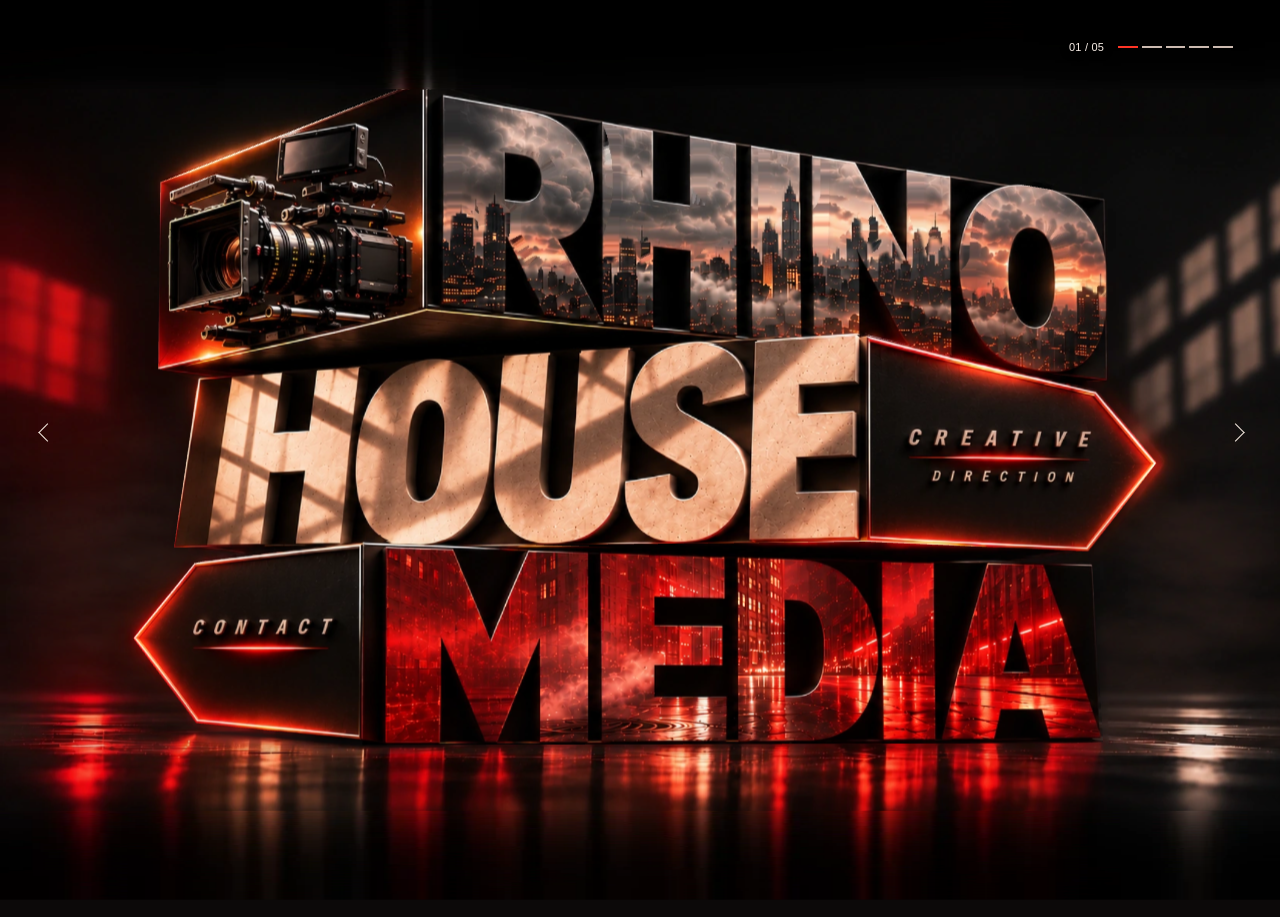
==== commit d5f90154: "Add files via upload" ====
--- a/index.html
+++ b/index.html
@@ -11,12 +11,12 @@
   <link rel="stylesheet" href="studio.css?v=2">
   <link rel="stylesheet" href="direction-room.css">
   <script src="vendor/gsap-3.13.0.min.js" defer></script>
-  <script src="studio.js?v=5" defer></script>
+  <script src="studio.js?v=6" defer></script>
   <script type="module" src="scene/home-scene.js"></script>
   <link rel="stylesheet" href="reel.css">
   <script src="reel.js" defer></script>
-  <link rel="stylesheet" href="contact-room.css?v=6">
-  <script src="contact-motion.js" defer></script>
+  <link rel="stylesheet" href="./soundstage/stage.css?v=3">
+  <script type="module" src="./soundstage/src/entry.js?v=2"></script>
   <link rel="stylesheet" href="production-room.css">
 </head>
 <body>
@@ -97,17 +97,31 @@
     </section>
 
     <section id="contact" class="panel chapter contact" aria-labelledby="contact-title" data-name="Contact" inert>
-      <div class="contact-set">
-        <h2 id="contact-title" class="sr-only" tabindex="-1">Contact Rhino House Media</h2>
-        <div class="contact-negative">
-          <img src="assets/cube/contact-original.jpeg" width="1536" height="864" alt="The twisted Rhino House Media cube resting on the studio floor.">
-          <svg class="tile-map" viewBox="0 0 1536 864" aria-label="Cube contact links">
-            <a href="https://www.instagram.com/rhinohousetv/" target="_blank" rel="noopener" aria-label="Instagram"><polygon points="541,219 550,205 726,193 738,202 738,371 729,384 554,395 542,385"/></a>
-            <a href="https://www.youtube.com/@rhinohousemedia" target="_blank" rel="noopener" aria-label="YouTube"><polygon points="499,390 508,385 534,402 614,397 676,412 688,423 688,567 678,579 508,549 498,535"/></a>
-            <a href="tel:+19179056533" aria-label="Call for brand guidance at 917-905-6533"><polygon points="931,603 951,586 1115,571 1128,582 1128,738 1117,750 944,768 931,756"/></a>
-          </svg>
-        </div>
-        <div class="cube-email"><a class="address" href="mailto:Studio@rhinohousemedia.com">Studio@rhinohousemedia.com</a><button id="copy-email">Copy email</button><span class="copy-status" role="status"></span></div>
+      <h2 id="contact-title" class="sr-only" tabindex="-1">Contact Rhino House Media</h2>
+      <div class="rhm-stage rhm-contact-stage" data-soundstage aria-label="Contact Rhino House Media">
+        <canvas aria-label="A gliding view past a director’s station and cinema dolly into a crimson-lit cyclorama." role="img"></canvas>
+        <div class="stage-status" role="status"><i></i><span>Lighting the stage</span></div>
+        <noscript><img class="stage-poster" src="./soundstage/assets/stage-poster.webp?v=2" alt="The Rhino House Media soundstage and camera dolly."></noscript>
+        <nav class="rhm-contact-links" aria-label="Contact links">
+          <a class="rhm-contact-button rhm-contact-button--instagram" href="https://www.instagram.com/rhinohousetv/" target="_blank" rel="noopener">
+            <svg viewBox="0 0 24 24" fill="none" stroke="currentColor" stroke-width="1.8" aria-hidden="true" focusable="false">
+              <rect x="3" y="3" width="18" height="18" rx="5"/><circle cx="12" cy="12" r="4"/><circle cx="17.5" cy="6.6" r="1" fill="currentColor" stroke="none"/>
+            </svg>
+            <span>Instagram</span>
+          </a>
+          <a class="rhm-contact-button rhm-contact-button--youtube" href="https://www.youtube.com/@rhinohousemedia" target="_blank" rel="noopener">
+            <svg viewBox="0 0 24 24" fill="none" aria-hidden="true" focusable="false">
+              <rect x="2" y="5" width="20" height="14" rx="4" fill="currentColor"/><path d="m10 8.8 5.5 3.2-5.5 3.2z" fill="#1b1215"/>
+            </svg>
+            <span>YouTube</span>
+          </a>
+          <a class="rhm-contact-button" href="tel:+19179056533" aria-label="Call Rhino House Media at 917-905-6533">
+            <svg viewBox="0 0 24 24" fill="none" stroke="currentColor" stroke-width="1.7" stroke-linecap="round" stroke-linejoin="round" aria-hidden="true" focusable="false">
+              <path d="M8.1 3.5 10.5 8a1.1 1.1 0 0 1-.2 1.3l-1.6 1.6a12.6 12.6 0 0 0 4.4 4.4l1.6-1.6a1.1 1.1 0 0 1 1.3-.2l4.5 2.4c.5.3.7.9.5 1.4l-.8 2.4c-.2.6-.8 1-1.4 1C10.2 20.7 3.3 13.8 3.3 5.2c0-.6.4-1.2 1-1.4l2.4-.8c.5-.2 1.1 0 1.4.5Z"/>
+            </svg>
+            <span>Call</span>
+          </a>
+        </nav>
       </div>
     </section>
   </main>
--- a/soundstage/stage.css
+++ b/soundstage/stage.css
@@ -0,0 +1,83 @@
+html.rhm-standalone,html.rhm-standalone body{width:100%;height:100%;margin:0;overflow:hidden;background:#0d090a;color:#dbcac1;color-scheme:dark}.rhm-stage,.rhm-stage *{box-sizing:border-box}.rhm-stage{position:relative;width:100%;height:100%;overflow:hidden;isolation:isolate;background:#0d090a}.rhm-stage>canvas{display:block;width:100%;height:100%;pointer-events:none}.stage-status{position:absolute;left:50%;bottom:max(5.5vh,env(safe-area-inset-bottom));transform:translateX(-50%);display:flex;align-items:center;gap:11px;white-space:nowrap;font:500 12px/1.4 system-ui,sans-serif;letter-spacing:.08em;color:#c5bcb5;pointer-events:none}.stage-status i{display:block;width:21px;height:1px;background:#b84b40;animation:breathe 1.4s ease-in-out infinite alternate}.stage-status[hidden],.rhm-stage[data-ready] .stage-status{display:none}.stage-poster{position:absolute;inset:0;width:100%;height:100%;object-fit:cover;pointer-events:none}.stage-fallback{position:absolute;left:1rem;bottom:1rem;color:#e6dfdb;background:#141112dc;padding:.45rem .7rem;font:12px/1.4 system-ui,sans-serif;border-radius:4px}.stage-fallback button{font:inherit;color:inherit;background:transparent;border:0;text-decoration:underline;margin-left:.6rem;cursor:pointer}@keyframes breathe{from{opacity:.3;transform:scaleX(.45)}to{opacity:1;transform:scaleX(1)}}@media(prefers-reduced-motion:reduce){.stage-status i{animation:none}}
+
+.rhm-contact-stage {
+  --rhm-contact-bottom: calc(1.4rem + env(safe-area-inset-bottom, 0px));
+}
+
+.rhm-contact-links {
+  position: absolute;
+  z-index: 2;
+  inset-inline: 0;
+  bottom: var(--rhm-contact-bottom);
+  width: max-content;
+  max-width: calc(100% - 2rem - env(safe-area-inset-left, 0px) - env(safe-area-inset-right, 0px));
+  margin-inline: auto;
+  display: grid;
+  grid-template-columns: repeat(3, minmax(0, 7.25rem));
+  gap: .5rem;
+}
+
+.rhm-contact-stage .rhm-contact-button {
+  min-height: 46px;
+  display: inline-flex;
+  align-items: center;
+  justify-content: center;
+  gap: .38rem;
+  margin: 0;
+  padding: .55rem .5rem;
+  border: 1px solid #e6c4b24a;
+  border-radius: 8px;
+  background: linear-gradient(160deg, #292321f5, #121113f5 68%);
+  box-shadow: inset 0 1px #ffffff15, 0 5px 16px #0008;
+  color: #f3e7e1;
+  text-decoration: none;
+  white-space: nowrap;
+  font: 600 .8125rem/1.2 system-ui, sans-serif;
+  touch-action: manipulation;
+  transition: border-color 160ms ease, background 160ms ease, transform 160ms ease;
+}
+
+.rhm-contact-button svg { width: 17px; height: 17px; flex: 0 0 auto; }
+.rhm-contact-button--instagram svg { color: #f892b1; }
+.rhm-contact-button--youtube svg { color: #ff625d; }
+
+@media (hover: hover) {
+  .rhm-contact-stage .rhm-contact-button:hover {
+    border-color: #d48472;
+    background: linear-gradient(160deg, #432c2a, #1d1517 68%);
+  }
+}
+
+.rhm-contact-stage .rhm-contact-button:active {
+  transform: translateY(1px);
+  border-color: #d48472;
+  background: #23171a;
+}
+
+.rhm-contact-stage .rhm-contact-button:focus-visible {
+  outline: 2px solid #ffd4c6;
+  outline-offset: 3px;
+}
+
+.rhm-contact-stage .stage-status,
+.rhm-contact-stage .stage-fallback {
+  left: 50%;
+  bottom: calc(var(--rhm-contact-bottom) + 3.6rem);
+  transform: translateX(-50%);
+  white-space: nowrap;
+}
+
+@media (max-width: 380px) {
+  .rhm-contact-stage .rhm-contact-button { gap: .3rem; padding-inline: .35rem; }
+  .rhm-contact-button svg { width: 15px; height: 15px; }
+}
+
+@media (max-aspect-ratio: 4/5) {
+  #contact .rhm-contact-stage {
+    --rhm-contact-bottom: calc(var(--safe-bottom, env(safe-area-inset-bottom, 0px)) + 3.5rem);
+  }
+}
+
+@media (prefers-reduced-motion: reduce) {
+  .rhm-contact-stage .rhm-contact-button { transition: none; }
+}
